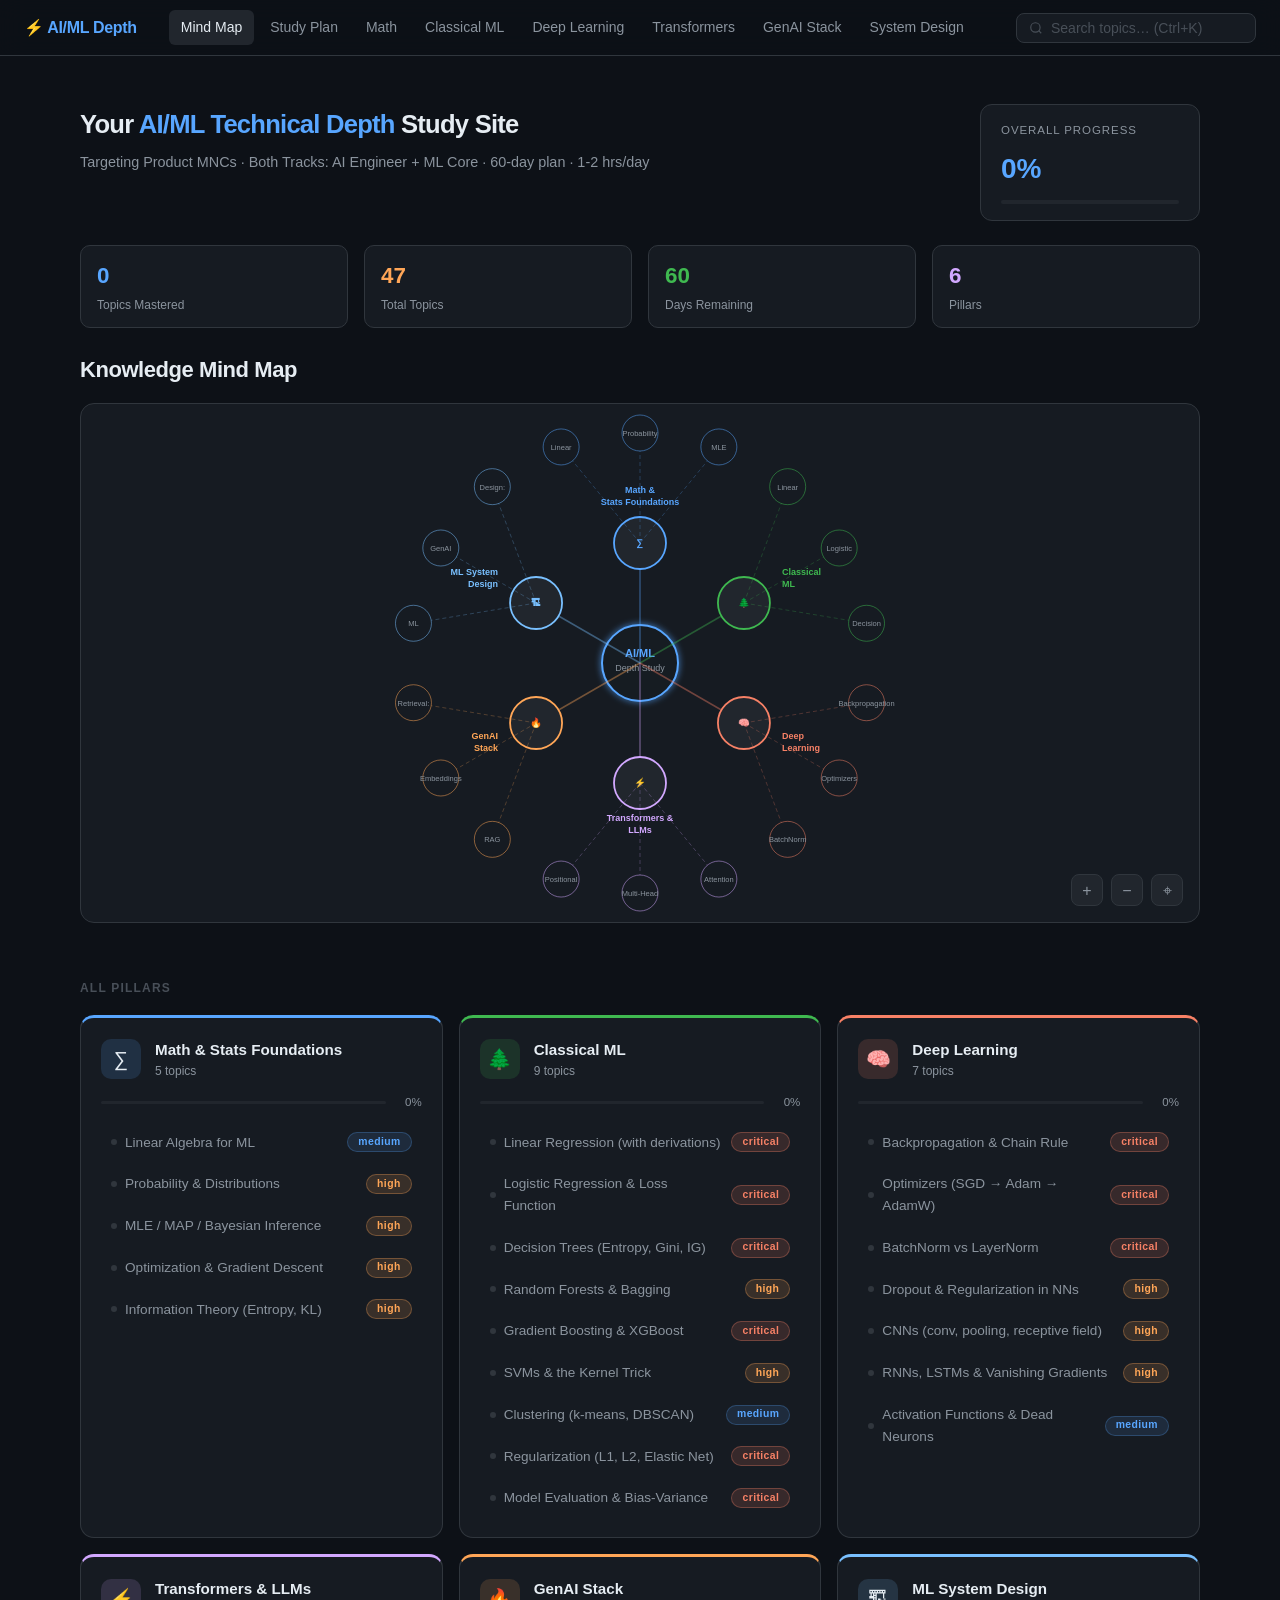
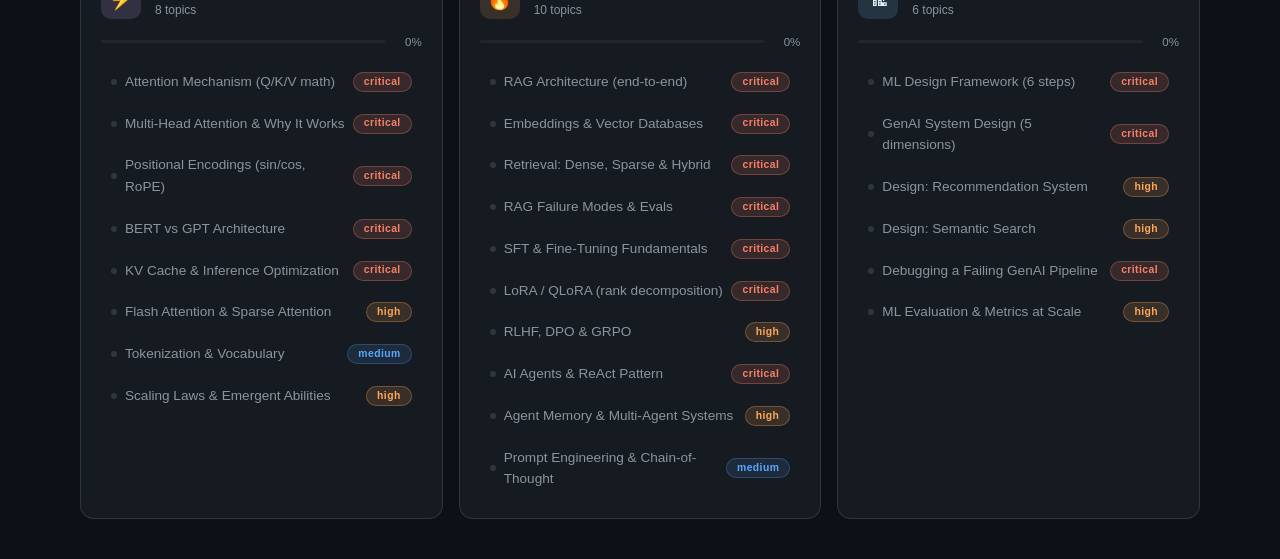
==== index.html @ 2403122e "Initial build: AI/ML Depth Study Site 10 files: index.html (mind map), study-plan.html (60-day plan)" ====
<!DOCTYPE html>
<html lang="en">
<head>
  <meta charset="UTF-8" />
  <meta name="viewport" content="width=device-width, initial-scale=1.0" />
  <title>AI/ML Depth Study</title>
  <link rel="stylesheet" href="css/style.css" />
  <style>
    /* ---- HOME SPECIFIC ---- */
    .home-hero {
      padding: 48px 40px 24px;
      max-width: 1200px;
      margin: 0 auto;
    }
    .hero-top {
      display: flex; align-items: flex-start; justify-content: space-between;
      gap: 24px; flex-wrap: wrap;
    }
    .hero-title { font-size: 1.6rem; font-weight: 700; letter-spacing: -0.03em; }
    .hero-title span { color: var(--accent); }
    .hero-sub { color: var(--text-muted); font-size: 0.9rem; margin-top: 6px; }

    .overall-progress {
      background: var(--surface);
      border: 1px solid var(--border);
      border-radius: 12px;
      padding: 16px 20px;
      min-width: 220px;
    }
    .overall-progress .label { font-size: 0.72rem; color: var(--text-muted); text-transform: uppercase; letter-spacing: 0.08em; margin-bottom: 8px; }
    .overall-progress .pct { font-size: 1.75rem; font-weight: 700; color: var(--accent); }
    .overall-progress .prog-bar {
      height: 4px; background: var(--surface2);
      border-radius: 99px; margin-top: 8px;
      overflow: hidden;
    }
    .overall-progress .prog-bar-fill {
      height: 100%; background: var(--accent);
      border-radius: 99px; transition: width 0.5s ease;
    }

    /* ---- PILLAR GRID ---- */
    .pillar-section {
      max-width: 1200px;
      margin: 0 auto;
      padding: 16px 40px 40px;
    }

    .pillar-grid {
      display: grid;
      grid-template-columns: repeat(auto-fill, minmax(340px, 1fr));
      gap: 16px;
    }

    .pillar-card {
      background: var(--surface);
      border: 1px solid var(--border);
      border-radius: 14px;
      overflow: hidden;
      cursor: default;
      transition: border-color 0.2s, transform 0.15s;
    }
    .pillar-card:hover { transform: translateY(-2px); }
    .pillar-card[data-color="1"] { border-top: 3px solid var(--c1); }
    .pillar-card[data-color="1"]:hover { border-color: var(--c1); }
    .pillar-card[data-color="2"] { border-top: 3px solid var(--c2); }
    .pillar-card[data-color="2"]:hover { border-color: var(--c2); }
    .pillar-card[data-color="3"] { border-top: 3px solid var(--c3); }
    .pillar-card[data-color="3"]:hover { border-color: var(--c3); }
    .pillar-card[data-color="4"] { border-top: 3px solid var(--c4); }
    .pillar-card[data-color="4"]:hover { border-color: var(--c4); }
    .pillar-card[data-color="5"] { border-top: 3px solid var(--c5); }
    .pillar-card[data-color="5"]:hover { border-color: var(--c5); }
    .pillar-card[data-color="6"] { border-top: 3px solid var(--c6); }
    .pillar-card[data-color="6"]:hover { border-color: var(--c6); }

    .pillar-header {
      padding: 20px 20px 12px;
      display: flex; align-items: center; gap: 14px;
    }
    .pillar-icon {
      width: 40px; height: 40px; border-radius: 10px;
      display: flex; align-items: center; justify-content: center;
      font-size: 20px; flex-shrink: 0;
    }
    .pi-1 { background: rgba(88,166,255,0.15); }
    .pi-2 { background: rgba(63,185,80,0.15); }
    .pi-3 { background: rgba(247,129,102,0.15); }
    .pi-4 { background: rgba(210,168,255,0.15); }
    .pi-5 { background: rgba(255,166,87,0.15); }
    .pi-6 { background: rgba(121,192,255,0.15); }

    .pillar-meta { flex: 1; }
    .pillar-name { font-size: 0.95rem; font-weight: 600; }
    .pillar-count { font-size: 0.75rem; color: var(--text-muted); }

    .pillar-prog {
      display: flex; align-items: center; gap: 8px;
    }
    .pillar-prog-bar {
      flex: 1; height: 3px; background: var(--surface2);
      border-radius: 99px; overflow: hidden;
    }
    .pillar-prog-fill { height: 100%; border-radius: 99px; transition: width 0.5s; }
    .pf-1 { background: var(--c1); }
    .pf-2 { background: var(--c2); }
    .pf-3 { background: var(--c3); }
    .pf-4 { background: var(--c4); }
    .pf-5 { background: var(--c5); }
    .pf-6 { background: var(--c6); }
    .pillar-prog-pct { font-size: 0.72rem; color: var(--text-muted); width: 28px; text-align: right; }

    .pillar-topics {
      padding: 0 20px 20px;
      display: flex; flex-direction: column; gap: 4px;
    }
    .topic-link {
      display: flex; align-items: center; justify-content: space-between;
      padding: 8px 10px;
      border-radius: 8px;
      text-decoration: none;
      color: var(--text-muted);
      font-size: 0.85rem;
      transition: all 0.15s;
      gap: 8px;
    }
    .topic-link:hover { background: var(--surface2); color: var(--text); }
    .topic-link .tl-left { display: flex; align-items: center; gap: 8px; }
    .topic-link .tl-dot {
      width: 6px; height: 6px; border-radius: 50%;
      background: var(--border); flex-shrink: 0;
      transition: background 0.2s;
    }
    .topic-link[data-status="mastered"] .tl-dot { background: var(--accent2); }
    .topic-link[data-status="reviewing"] .tl-dot { background: var(--accent5); }
    .topic-link .tl-right { display: flex; align-items: center; gap: 6px; }

    /* ---- MIND MAP SECTION ---- */
    .mindmap-section {
      max-width: 1200px; margin: 0 auto;
      padding: 0 40px 40px;
    }
    .mindmap-section h2 { margin-bottom: 16px; }
    #mindmap-container {
      background: var(--surface);
      border: 1px solid var(--border);
      border-radius: 14px;
      overflow: hidden;
      height: 520px;
      position: relative;
    }
    #mindmap-svg { width: 100%; height: 100%; }
    .mm-controls {
      position: absolute; bottom: 16px; right: 16px;
      display: flex; gap: 8px;
    }
    .mm-btn {
      width: 32px; height: 32px;
      background: var(--surface2); border: 1px solid var(--border);
      border-radius: 8px; color: var(--text-muted);
      display: flex; align-items: center; justify-content: center;
      cursor: pointer; font-size: 16px; transition: all 0.15s;
    }
    .mm-btn:hover { color: var(--text); border-color: var(--accent); }

    /* ---- QUICK STATS ---- */
    .stats-bar {
      max-width: 1200px; margin: 0 auto;
      padding: 0 40px 24px;
      display: flex; gap: 16px; flex-wrap: wrap;
    }
    .stat-chip {
      background: var(--surface);
      border: 1px solid var(--border);
      border-radius: 10px;
      padding: 12px 16px;
      flex: 1; min-width: 140px;
    }
    .stat-chip .sc-val { font-size: 1.4rem; font-weight: 700; }
    .stat-chip .sc-label { font-size: 0.75rem; color: var(--text-muted); margin-top: 2px; }

    @media (max-width: 768px) {
      .home-hero, .pillar-section, .mindmap-section, .stats-bar { padding-left: 16px; padding-right: 16px; }
      .pillar-grid { grid-template-columns: 1fr; }
      #mindmap-container { height: 360px; }
    }
  </style>
</head>
<body>
  <!-- NAV -->
  <nav>
    <a href="index.html" class="nav-brand">⚡ AI/ML Depth</a>
    <div class="nav-links">
      <a href="index.html" class="active">Mind Map</a>
      <a href="pages/study-plan.html">Study Plan</a>
      <a href="pages/p1-math.html">Math</a>
      <a href="pages/p2-classical-ml.html">Classical ML</a>
      <a href="pages/p3-deep-learning.html">Deep Learning</a>
      <a href="pages/p4-transformers.html">Transformers</a>
      <a href="pages/p5-genai.html">GenAI Stack</a>
      <a href="pages/p6-system-design.html">System Design</a>
    </div>
    <div class="nav-search" onclick="openSearch()">
      <svg width="14" height="14" viewBox="0 0 24 24" fill="none" stroke="currentColor" stroke-width="2"><circle cx="11" cy="11" r="8"/><path d="m21 21-4.35-4.35"/></svg>
      <input type="text" placeholder="Search topics… (Ctrl+K)" readonly />
    </div>
  </nav>

  <!-- SEARCH OVERLAY -->
  <div id="search-overlay">
    <div id="search-box">
      <input id="search-input-big" type="text" placeholder="Search any topic, algorithm, concept…" />
      <div id="search-results"></div>
    </div>
  </div>

  <div class="page">
    <!-- HERO -->
    <div class="home-hero">
      <div class="hero-top">
        <div>
          <div class="hero-title">Your <span>AI/ML Technical Depth</span> Study Site</div>
          <div class="hero-sub">Targeting Product MNCs · Both Tracks: AI Engineer + ML Core · 60-day plan · 1-2 hrs/day</div>
        </div>
        <div class="overall-progress">
          <div class="label">Overall Progress</div>
          <div class="pct" id="overall-pct">0%</div>
          <div class="prog-bar"><div class="prog-bar-fill" id="overall-bar" style="width:0%"></div></div>
        </div>
      </div>
    </div>

    <!-- STATS -->
    <div class="stats-bar">
      <div class="stat-chip">
        <div class="sc-val" style="color:var(--accent)" id="stat-mastered">0</div>
        <div class="sc-label">Topics Mastered</div>
      </div>
      <div class="stat-chip">
        <div class="sc-val" style="color:var(--accent5)" id="stat-total">47</div>
        <div class="sc-label">Total Topics</div>
      </div>
      <div class="stat-chip">
        <div class="sc-val" style="color:var(--accent2)" id="stat-days">60</div>
        <div class="sc-label">Days Remaining</div>
      </div>
      <div class="stat-chip">
        <div class="sc-val" style="color:var(--accent4)">6</div>
        <div class="sc-label">Pillars</div>
      </div>
    </div>

    <!-- MIND MAP -->
    <div class="mindmap-section">
      <h2>Knowledge Mind Map</h2>
      <div id="mindmap-container">
        <svg id="mindmap-svg"></svg>
        <div class="mm-controls">
          <div class="mm-btn" onclick="mmZoomIn()" title="Zoom in">+</div>
          <div class="mm-btn" onclick="mmZoomOut()" title="Zoom out">−</div>
          <div class="mm-btn" onclick="mmReset()" title="Reset">⌖</div>
        </div>
      </div>
    </div>

    <!-- PILLAR CARDS -->
    <div class="pillar-section">
      <p class="section-label">All Pillars</p>
      <div class="pillar-grid" id="pillar-grid">
        <!-- injected by JS -->
      </div>
    </div>
  </div>

  <script src="js/app.js"></script>
  <script>
    // ============================================================
    // SITE DATA — single source of truth
    // ============================================================
    const PILLARS = [
      {
        id: 'p1', color: 1, icon: '∑', iconClass: 'pi-1', name: 'Math & Stats Foundations',
        weight: 'medium', url: 'pages/p1-math.html',
        topics: [
          { id: 'p1-linalg',   title: 'Linear Algebra for ML',         badge: 'medium', url: 'pages/p1-math.html#linalg' },
          { id: 'p1-prob',     title: 'Probability & Distributions',    badge: 'high',   url: 'pages/p1-math.html#prob' },
          { id: 'p1-mle',      title: 'MLE / MAP / Bayesian Inference', badge: 'high',   url: 'pages/p1-math.html#mle' },
          { id: 'p1-opt',      title: 'Optimization & Gradient Descent',badge: 'high',   url: 'pages/p1-math.html#opt' },
          { id: 'p1-info',     title: 'Information Theory (Entropy, KL)',badge: 'high',   url: 'pages/p1-math.html#info' },
        ]
      },
      {
        id: 'p2', color: 2, icon: '🌲', iconClass: 'pi-2', name: 'Classical ML',
        weight: 'critical', url: 'pages/p2-classical-ml.html',
        topics: [
          { id: 'p2-linreg',  title: 'Linear Regression (with derivations)',  badge: 'critical', url: 'pages/p2-classical-ml.html#linreg' },
          { id: 'p2-logreg',  title: 'Logistic Regression & Loss Function',   badge: 'critical', url: 'pages/p2-classical-ml.html#logreg' },
          { id: 'p2-trees',   title: 'Decision Trees (Entropy, Gini, IG)',    badge: 'critical', url: 'pages/p2-classical-ml.html#trees' },
          { id: 'p2-rf',      title: 'Random Forests & Bagging',              badge: 'high',     url: 'pages/p2-classical-ml.html#rf' },
          { id: 'p2-boost',   title: 'Gradient Boosting & XGBoost',           badge: 'critical', url: 'pages/p2-classical-ml.html#boost' },
          { id: 'p2-svm',     title: 'SVMs & the Kernel Trick',               badge: 'high',     url: 'pages/p2-classical-ml.html#svm' },
          { id: 'p2-cluster', title: 'Clustering (k-means, DBSCAN)',          badge: 'medium',   url: 'pages/p2-classical-ml.html#cluster' },
          { id: 'p2-reg',     title: 'Regularization (L1, L2, Elastic Net)',  badge: 'critical', url: 'pages/p2-classical-ml.html#reg' },
          { id: 'p2-eval',    title: 'Model Evaluation & Bias-Variance',      badge: 'critical', url: 'pages/p2-classical-ml.html#eval' },
        ]
      },
      {
        id: 'p3', color: 3, icon: '🧠', iconClass: 'pi-3', name: 'Deep Learning',
        weight: 'critical', url: 'pages/p3-deep-learning.html',
        topics: [
          { id: 'p3-backprop', title: 'Backpropagation & Chain Rule',          badge: 'critical', url: 'pages/p3-deep-learning.html#backprop' },
          { id: 'p3-opt',      title: 'Optimizers (SGD → Adam → AdamW)',       badge: 'critical', url: 'pages/p3-deep-learning.html#opt' },
          { id: 'p3-norm',     title: 'BatchNorm vs LayerNorm',                badge: 'critical', url: 'pages/p3-deep-learning.html#norm' },
          { id: 'p3-reg',      title: 'Dropout & Regularization in NNs',       badge: 'high',     url: 'pages/p3-deep-learning.html#reg' },
          { id: 'p3-cnn',      title: 'CNNs (conv, pooling, receptive field)', badge: 'high',     url: 'pages/p3-deep-learning.html#cnn' },
          { id: 'p3-rnn',      title: 'RNNs, LSTMs & Vanishing Gradients',     badge: 'high',     url: 'pages/p3-deep-learning.html#rnn' },
          { id: 'p3-activ',    title: 'Activation Functions & Dead Neurons',   badge: 'medium',   url: 'pages/p3-deep-learning.html#activ' },
        ]
      },
      {
        id: 'p4', color: 4, icon: '⚡', iconClass: 'pi-4', name: 'Transformers & LLMs',
        weight: 'critical', url: 'pages/p4-transformers.html',
        topics: [
          { id: 'p4-attn',    title: 'Attention Mechanism (Q/K/V math)',      badge: 'critical', url: 'pages/p4-transformers.html#attn' },
          { id: 'p4-mha',     title: 'Multi-Head Attention & Why It Works',   badge: 'critical', url: 'pages/p4-transformers.html#mha' },
          { id: 'p4-pos',     title: 'Positional Encodings (sin/cos, RoPE)',  badge: 'critical', url: 'pages/p4-transformers.html#pos' },
          { id: 'p4-arch',    title: 'BERT vs GPT Architecture',              badge: 'critical', url: 'pages/p4-transformers.html#arch' },
          { id: 'p4-kvcache', title: 'KV Cache & Inference Optimization',    badge: 'critical', url: 'pages/p4-transformers.html#kvcache' },
          { id: 'p4-flash',   title: 'Flash Attention & Sparse Attention',    badge: 'high',     url: 'pages/p4-transformers.html#flash' },
          { id: 'p4-token',   title: 'Tokenization & Vocabulary',             badge: 'medium',   url: 'pages/p4-transformers.html#token' },
          { id: 'p4-scale',   title: 'Scaling Laws & Emergent Abilities',     badge: 'high',     url: 'pages/p4-transformers.html#scale' },
        ]
      },
      {
        id: 'p5', color: 5, icon: '🔥', iconClass: 'pi-5', name: 'GenAI Stack',
        weight: 'critical', url: 'pages/p5-genai.html',
        topics: [
          { id: 'p5-rag',    title: 'RAG Architecture (end-to-end)',          badge: 'critical', url: 'pages/p5-genai.html#rag' },
          { id: 'p5-embed',  title: 'Embeddings & Vector Databases',          badge: 'critical', url: 'pages/p5-genai.html#embed' },
          { id: 'p5-ret',    title: 'Retrieval: Dense, Sparse & Hybrid',      badge: 'critical', url: 'pages/p5-genai.html#ret' },
          { id: 'p5-ragfail','title': 'RAG Failure Modes & Evals',            badge: 'critical', url: 'pages/p5-genai.html#ragfail' },
          { id: 'p5-sft',    title: 'SFT & Fine-Tuning Fundamentals',         badge: 'critical', url: 'pages/p5-genai.html#sft' },
          { id: 'p5-lora',   title: 'LoRA / QLoRA (rank decomposition)',      badge: 'critical', url: 'pages/p5-genai.html#lora' },
          { id: 'p5-rlhf',   title: 'RLHF, DPO & GRPO',                      badge: 'high',     url: 'pages/p5-genai.html#rlhf' },
          { id: 'p5-agents', title: 'AI Agents & ReAct Pattern',              badge: 'critical', url: 'pages/p5-genai.html#agents' },
          { id: 'p5-mem',    title: 'Agent Memory & Multi-Agent Systems',     badge: 'high',     url: 'pages/p5-genai.html#mem' },
          { id: 'p5-prompt', title: 'Prompt Engineering & Chain-of-Thought',  badge: 'medium',   url: 'pages/p5-genai.html#prompt' },
        ]
      },
      {
        id: 'p6', color: 6, icon: '🏗', iconClass: 'pi-6', name: 'ML System Design',
        weight: 'high', url: 'pages/p6-system-design.html',
        topics: [
          { id: 'p6-frame',  title: 'ML Design Framework (6 steps)',           badge: 'critical', url: 'pages/p6-system-design.html#frame' },
          { id: 'p6-genai',  title: 'GenAI System Design (5 dimensions)',      badge: 'critical', url: 'pages/p6-system-design.html#genai' },
          { id: 'p6-rec',    title: 'Design: Recommendation System',           badge: 'high',     url: 'pages/p6-system-design.html#rec' },
          { id: 'p6-search', title: 'Design: Semantic Search',                 badge: 'high',     url: 'pages/p6-system-design.html#search' },
          { id: 'p6-debug',  title: 'Debugging a Failing GenAI Pipeline',      badge: 'critical', url: 'pages/p6-system-design.html#debug' },
          { id: 'p6-eval',   title: 'ML Evaluation & Metrics at Scale',        badge: 'high',     url: 'pages/p6-system-design.html#eval' },
        ]
      }
    ];

    // Build global TOPICS for search
    window.TOPICS = PILLARS.flatMap(p =>
      p.topics.map(t => ({
        id: t.id, title: t.title, pillar: p.name,
        url: t.url, tags: [p.name, t.badge]
      }))
    );

    // Build PILLAR_TOPICS map for progress bars
    window.PILLAR_TOPICS = {};
    PILLARS.forEach(p => { PILLAR_TOPICS[p.id] = p.topics.map(t => t.id); });

    // ============================================================
    // RENDER PILLAR CARDS
    // ============================================================
    function renderPillars() {
      const grid = document.getElementById('pillar-grid');
      grid.innerHTML = PILLARS.map(p => `
        <div class="pillar-card" data-color="${p.color}">
          <div class="pillar-header">
            <div class="pillar-icon ${p.iconClass}">${p.icon}</div>
            <div class="pillar-meta">
              <div class="pillar-name">${p.name}</div>
              <div class="pillar-count">${p.topics.length} topics</div>
            </div>
          </div>
          <div style="padding: 0 20px 12px;">
            <div class="pillar-prog">
              <div class="pillar-prog-bar">
                <div class="pillar-prog-fill pf-${p.color}" id="bar-${p.id}" style="width:0%"></div>
              </div>
              <span class="pillar-prog-pct" id="pct-${p.id}">0%</span>
            </div>
          </div>
          <div class="pillar-topics">
            ${p.topics.map(t => `
              <a href="${t.url}" class="topic-link" data-topic-id="${t.id}" data-status="${getTopicStatus(t.id)}">
                <span class="tl-left">
                  <span class="tl-dot"></span>
                  ${t.title}
                </span>
                <span class="badge badge-${t.badge === 'critical' ? 'critical' : t.badge === 'high' ? 'high' : 'medium'}" style="font-size:0.65rem;height:20px;">${t.badge}</span>
              </a>
            `).join('')}
          </div>
        </div>
      `).join('');
    }

    // ============================================================
    // PROGRESS UPDATE
    // ============================================================
    function updateHomeProgress() {
      const p = getProgress();
      const allTopics = PILLARS.flatMap(pl => pl.topics.map(t => t.id));
      const mastered = allTopics.filter(id => p[id] === 'mastered').length;
      const total = allTopics.length;
      const pct = total ? Math.round(mastered / total * 100) : 0;

      document.getElementById('overall-pct').textContent = pct + '%';
      document.getElementById('overall-bar').style.width = pct + '%';
      document.getElementById('stat-mastered').textContent = mastered;

      // per-pillar
      PILLARS.forEach(pl => {
        const done = pl.topics.filter(t => p[t.id] === 'mastered').length;
        const pp = Math.round(done / pl.topics.length * 100);
        const bar = document.getElementById('bar-' + pl.id);
        const pctEl = document.getElementById('pct-' + pl.id);
        if (bar) bar.style.width = pp + '%';
        if (pctEl) pctEl.textContent = pp + '%';
      });

      // update topic dot statuses
      document.querySelectorAll('.topic-link[data-topic-id]').forEach(el => {
        el.dataset.status = p[el.dataset.topicId] || 'not_started';
      });
    }

    // ============================================================
    // MIND MAP (SVG — no D3 dependency)
    // ============================================================
    function renderMindMap() {
      const svg = document.getElementById('mindmap-svg');
      const W = svg.clientWidth || 900;
      const H = svg.clientHeight || 520;
      const cx = W / 2, cy = H / 2;
      const R1 = 120, R2 = 230;

      const pillarAngles = PILLARS.map((_, i) => (i / PILLARS.length) * 2 * Math.PI - Math.PI / 2);
      const colors = ['#58a6ff','#3fb950','#f78166','#d2a8ff','#ffa657','#79c0ff'];

      let html = `
        <defs>
          <filter id="glow"><feGaussianBlur stdDeviation="3" result="blur"/>
            <feMerge><feMergeNode in="blur"/><feMergeNode in="SourceGraphic"/></feMerge></filter>
        </defs>
        <g id="mm-root" transform="translate(0,0) scale(1)">
      `;

      // Center node
      html += `
        <circle cx="${cx}" cy="${cy}" r="38" fill="#161b22" stroke="#58a6ff" stroke-width="2" filter="url(#glow)"/>
        <text x="${cx}" y="${cy-6}" text-anchor="middle" fill="#58a6ff" font-size="11" font-weight="700">AI/ML</text>
        <text x="${cx}" y="${cy+8}" text-anchor="middle" fill="#8b949e" font-size="9">Depth Study</text>
      `;

      PILLARS.forEach((p, i) => {
        const angle = pillarAngles[i];
        const px = cx + R1 * Math.cos(angle);
        const py = cy + R1 * Math.sin(angle);
        const color = colors[i];

        // line center → pillar
        html += `<line x1="${cx}" y1="${cy}" x2="${px}" y2="${py}" stroke="${color}" stroke-width="1.5" stroke-opacity="0.4"/>`;

        // pillar node (clickable)
        const shortName = p.name.split(' ').slice(0,2).join('\n');
        html += `
          <a href="${p.url}">
            <circle cx="${px}" cy="${py}" r="26" fill="#21262d" stroke="${color}" stroke-width="1.8" class="mm-node"/>
            <text x="${px}" y="${py+3}" text-anchor="middle" fill="${color}" font-size="9.5" font-weight="600">${p.icon}</text>
          </a>
        `;

        // label outside the node
        const labelX = cx + (R1 + 44) * Math.cos(angle);
        const labelY = cy + (R1 + 44) * Math.sin(angle);
        const anchor = labelX < cx - 10 ? 'end' : labelX > cx + 10 ? 'start' : 'middle';
        const words = p.name.split(' ');
        const line1 = words.slice(0, Math.ceil(words.length/2)).join(' ');
        const line2 = words.slice(Math.ceil(words.length/2)).join(' ');
        html += `
          <text x="${labelX}" y="${labelY - 6}" text-anchor="${anchor}" fill="${color}" font-size="9" font-weight="600">${line1}</text>
          <text x="${labelX}" y="${labelY + 6}" text-anchor="${anchor}" fill="${color}" font-size="9" font-weight="600">${line2}</text>
        `;

        // 2-3 sub-topic nodes
        const subTopics = p.topics.slice(0, 3);
        subTopics.forEach((t, j) => {
          const spread = 0.35;
          const subAngle = angle + (j - (subTopics.length - 1) / 2) * spread;
          const sx = cx + R2 * Math.cos(subAngle);
          const sy = cy + R2 * Math.sin(subAngle);
          html += `<line x1="${px}" y1="${py}" x2="${sx}" y2="${sy}" stroke="${color}" stroke-width="1" stroke-opacity="0.25" stroke-dasharray="4,3"/>`;
          const title = t.title.length > 20 ? t.title.slice(0,18) + '…' : t.title;
          html += `
            <a href="${t.url}">
              <circle cx="${sx}" cy="${sy}" r="18" fill="#161b22" stroke="${color}" stroke-width="1" stroke-opacity="0.5" class="mm-sub"/>
              <text x="${sx}" y="${sy+3}" text-anchor="middle" fill="#8b949e" font-size="7.5">${title.split(' ')[0]}</text>
            </a>
          `;
        });
      });

      html += '</g>';
      svg.innerHTML = html;

      // simple pan/zoom state
      let scale = 1, tx = 0, ty = 0;
      let dragging = false, lastX = 0, lastY = 0;

      const root = document.getElementById('mm-root');

      svg.addEventListener('mousedown', e => {
        dragging = true; lastX = e.clientX; lastY = e.clientY;
      });
      window.addEventListener('mousemove', e => {
        if (!dragging) return;
        tx += e.clientX - lastX; ty += e.clientY - lastY;
        lastX = e.clientX; lastY = e.clientY;
        root.setAttribute('transform', `translate(${tx},${ty}) scale(${scale})`);
      });
      window.addEventListener('mouseup', () => { dragging = false; });

      window.mmZoomIn  = () => { scale = Math.min(2, scale * 1.2); root.setAttribute('transform', `translate(${tx},${ty}) scale(${scale})`); };
      window.mmZoomOut = () => { scale = Math.max(0.4, scale / 1.2); root.setAttribute('transform', `translate(${tx},${ty}) scale(${scale})`); };
      window.mmReset   = () => { scale = 1; tx = 0; ty = 0; root.setAttribute('transform', `translate(0,0) scale(1)`); };
    }

    // ============================================================
    // BOOT
    // ============================================================
    document.addEventListener('DOMContentLoaded', () => {
      renderPillars();
      renderMindMap();
      updateHomeProgress();
      if (window.TOPICS) buildSearchIndex(window.TOPICS);
    });

    // override updateAllProgressUI to also refresh home
    const _orig = window.updateAllProgressUI || (() => {});
    window.updateAllProgressUI = () => { _orig(); updateHomeProgress(); };
  </script>
</body>
</html>
---- css/style.css ----
/* ============================================================
   AI/ML Depth Study Site — Global Styles
   ============================================================ */

:root {
  --bg:        #0d1117;
  --surface:   #161b22;
  --surface2:  #21262d;
  --border:    #30363d;
  --accent:    #58a6ff;
  --accent2:   #3fb950;
  --accent3:   #f78166;
  --accent4:   #d2a8ff;
  --accent5:   #ffa657;
  --text:      #e6edf3;
  --text-muted:#8b949e;
  --text-dim:  #484f58;
  --pill-h:    28px;

  /* pillar colours */
  --c1: #58a6ff;   /* Math & Stats */
  --c2: #3fb950;   /* Classical ML */
  --c3: #f78166;   /* Deep Learning */
  --c4: #d2a8ff;   /* Transformers & LLMs */
  --c5: #ffa657;   /* GenAI Stack */
  --c6: #79c0ff;   /* System Design */
}

*, *::before, *::after { box-sizing: border-box; margin: 0; padding: 0; }

html { scroll-behavior: smooth; font-size: 16px; }

body {
  background: var(--bg);
  color: var(--text);
  font-family: 'Inter', -apple-system, BlinkMacSystemFont, 'Segoe UI', sans-serif;
  line-height: 1.6;
  min-height: 100vh;
}

/* ---- NAV ---- */
nav {
  position: fixed; top: 0; left: 0; right: 0; z-index: 100;
  height: 56px;
  background: rgba(13,17,23,0.92);
  backdrop-filter: blur(12px);
  border-bottom: 1px solid var(--border);
  display: flex; align-items: center;
  padding: 0 24px;
  gap: 32px;
}

.nav-brand {
  font-size: 1rem; font-weight: 700;
  color: var(--accent);
  text-decoration: none;
  letter-spacing: -0.02em;
  white-space: nowrap;
}

.nav-links {
  display: flex; gap: 4px; align-items: center; flex: 1;
}

.nav-links a {
  color: var(--text-muted);
  text-decoration: none;
  font-size: 0.875rem;
  padding: 6px 12px;
  border-radius: 6px;
  transition: all 0.15s;
}
.nav-links a:hover, .nav-links a.active {
  color: var(--text);
  background: var(--surface2);
}

.nav-search {
  display: flex; align-items: center;
  background: var(--surface);
  border: 1px solid var(--border);
  border-radius: 8px;
  padding: 6px 12px;
  gap: 8px;
  width: 240px;
}
.nav-search input {
  background: transparent; border: none; outline: none;
  color: var(--text); font-size: 0.875rem; width: 100%;
}
.nav-search input::placeholder { color: var(--text-dim); }
.nav-search svg { color: var(--text-dim); flex-shrink: 0; }

/* ---- PAGE WRAPPER ---- */
.page { padding-top: 56px; min-height: 100vh; }

/* ---- TYPOGRAPHY ---- */
h1 { font-size: 2rem; font-weight: 700; letter-spacing: -0.03em; line-height: 1.2; }
h2 { font-size: 1.375rem; font-weight: 600; letter-spacing: -0.02em; }
h3 { font-size: 1.1rem; font-weight: 600; }
h4 { font-size: 0.9rem; font-weight: 600; text-transform: uppercase; letter-spacing: 0.06em; color: var(--text-muted); }

p { color: var(--text-muted); }
p strong { color: var(--text); }

a { color: var(--accent); }

/* ---- CARDS ---- */
.card {
  background: var(--surface);
  border: 1px solid var(--border);
  border-radius: 12px;
  padding: 20px;
  transition: border-color 0.2s, transform 0.15s;
}
.card:hover { border-color: var(--accent); transform: translateY(-1px); }

/* ---- BADGES / PILLS ---- */
.badge {
  display: inline-flex; align-items: center;
  height: var(--pill-h);
  padding: 0 10px;
  border-radius: 99px;
  font-size: 0.72rem; font-weight: 600;
  letter-spacing: 0.04em;
}
.badge-critical  { background: rgba(247,129,102,0.15); color: var(--accent3); border: 1px solid rgba(247,129,102,0.3); }
.badge-high      { background: rgba(255,166,87,0.15);  color: var(--accent5); border: 1px solid rgba(255,166,87,0.3); }
.badge-medium    { background: rgba(88,166,255,0.12);  color: var(--accent);  border: 1px solid rgba(88,166,255,0.25); }

/* ---- PROGRESS RING ---- */
.prog-ring { display: inline-block; position: relative; }
.prog-ring svg { transform: rotate(-90deg); }
.prog-ring .ring-bg   { fill: none; stroke: var(--surface2); }
.prog-ring .ring-fill { fill: none; stroke-linecap: round; transition: stroke-dashoffset 0.6s ease; }
.prog-ring .ring-text {
  position: absolute; inset: 0;
  display: flex; flex-direction: column; align-items: center; justify-content: center;
  font-size: 0.75rem; font-weight: 700;
}

/* ---- SECTION LABEL ---- */
.section-label {
  font-size: 0.75rem; font-weight: 700;
  letter-spacing: 0.1em; text-transform: uppercase;
  color: var(--text-dim);
  margin-bottom: 16px;
}

/* ---- DIVIDER ---- */
hr { border: none; border-top: 1px solid var(--border); margin: 24px 0; }

/* ---- SCROLLBAR ---- */
::-webkit-scrollbar { width: 6px; height: 6px; }
::-webkit-scrollbar-track { background: transparent; }
::-webkit-scrollbar-thumb { background: var(--border); border-radius: 99px; }
::-webkit-scrollbar-thumb:hover { background: var(--text-dim); }

/* ---- SEARCH OVERLAY ---- */
#search-overlay {
  display: none;
  position: fixed; inset: 0; z-index: 999;
  background: rgba(0,0,0,0.7);
  backdrop-filter: blur(4px);
  align-items: flex-start; justify-content: center;
  padding-top: 80px;
}
#search-overlay.open { display: flex; }
#search-box {
  background: var(--surface);
  border: 1px solid var(--border);
  border-radius: 12px;
  width: 600px; max-width: 92vw;
  overflow: hidden;
}
#search-input-big {
  width: 100%; background: transparent; border: none; outline: none;
  padding: 16px 20px;
  font-size: 1rem; color: var(--text);
  border-bottom: 1px solid var(--border);
}
#search-results { max-height: 400px; overflow-y: auto; padding: 8px; }
.search-result-item {
  display: flex; align-items: center; gap: 12px;
  padding: 10px 12px; border-radius: 8px; cursor: pointer;
  text-decoration: none; color: var(--text);
  transition: background 0.1s;
}
.search-result-item:hover { background: var(--surface2); }
.search-result-item .sr-pillar { font-size: 0.72rem; color: var(--text-muted); }
.search-result-item .sr-title { font-size: 0.9rem; font-weight: 500; }

/* ---- TOPIC PAGE ---- */
.topic-layout {
  display: grid;
  grid-template-columns: 240px 1fr;
  gap: 0;
  max-width: 1200px;
  margin: 0 auto;
  min-height: calc(100vh - 56px);
}

.topic-sidebar {
  position: sticky; top: 56px;
  height: calc(100vh - 56px);
  overflow-y: auto;
  padding: 24px 0;
  border-right: 1px solid var(--border);
}
.topic-sidebar a {
  display: block;
  padding: 8px 20px;
  font-size: 0.85rem;
  color: var(--text-muted);
  text-decoration: none;
  border-left: 2px solid transparent;
  transition: all 0.15s;
}
.topic-sidebar a:hover { color: var(--text); background: var(--surface2); }
.topic-sidebar a.active { color: var(--accent); border-left-color: var(--accent); background: rgba(88,166,255,0.06); }
.topic-sidebar .sidebar-section { padding: 16px 20px 4px; font-size: 0.7rem; font-weight: 700; letter-spacing: 0.1em; text-transform: uppercase; color: var(--text-dim); }

.topic-content {
  padding: 40px 48px;
  max-width: 860px;
}

/* depth sections */
.depth-section { margin-bottom: 48px; }
.depth-section h2 {
  display: flex; align-items: center; gap: 10px;
  margin-bottom: 16px;
  padding-bottom: 12px;
  border-bottom: 1px solid var(--border);
}
.depth-icon {
  width: 28px; height: 28px; border-radius: 8px;
  display: flex; align-items: center; justify-content: center;
  font-size: 14px; flex-shrink: 0;
}

/* interrogation Q&A */
.qa-block { margin-bottom: 20px; }
.qa-question {
  background: var(--surface);
  border: 1px solid var(--border);
  border-radius: 10px 10px 0 0;
  padding: 14px 16px;
  font-size: 0.9rem; font-weight: 600; color: var(--text);
  display: flex; align-items: center; gap: 10px;
  cursor: pointer;
  user-select: none;
}
.qa-question:hover { background: var(--surface2); }
.qa-question .q-depth {
  font-size: 0.68rem; padding: 2px 7px; border-radius: 99px;
  font-weight: 700; letter-spacing: 0.04em; flex-shrink: 0;
}
.depth-surface  { background: rgba(63,185,80,0.15);  color: var(--accent2); }
.depth-mid      { background: rgba(255,166,87,0.15);  color: var(--accent5); }
.depth-probe    { background: rgba(247,129,102,0.15); color: var(--accent3); }
.depth-killer   { background: rgba(210,168,255,0.15); color: var(--accent4); }

.qa-answer {
  background: var(--surface2);
  border: 1px solid var(--border); border-top: none;
  border-radius: 0 0 10px 10px;
  padding: 16px;
  font-size: 0.875rem; color: var(--text-muted);
  display: none;
}
.qa-answer.open { display: block; }
.qa-answer p { color: var(--text-muted); margin-bottom: 8px; }
.qa-answer p:last-child { margin-bottom: 0; }
.qa-answer strong { color: var(--accent); }
.qa-answer code {
  background: var(--bg);
  padding: 2px 6px; border-radius: 4px;
  font-family: 'JetBrains Mono', 'Fira Code', monospace;
  font-size: 0.82em; color: var(--accent4);
}
.qa-answer .math {
  font-family: 'JetBrains Mono', 'Fira Code', monospace;
  background: var(--bg);
  padding: 12px 16px; border-radius: 8px;
  font-size: 0.85rem; color: var(--accent4);
  margin: 10px 0; overflow-x: auto;
  border-left: 3px solid var(--accent4);
}

/* key concept highlight */
.concept-box {
  background: rgba(88,166,255,0.06);
  border: 1px solid rgba(88,166,255,0.2);
  border-radius: 10px;
  padding: 16px;
  margin: 16px 0;
}
.concept-box.warning {
  background: rgba(247,129,102,0.06);
  border-color: rgba(247,129,102,0.2);
}
.concept-box.success {
  background: rgba(63,185,80,0.06);
  border-color: rgba(63,185,80,0.2);
}

/* progress mark button */
.mark-btn {
  display: inline-flex; align-items: center; gap: 8px;
  padding: 8px 16px;
  border-radius: 8px;
  border: 1px solid var(--border);
  background: var(--surface);
  color: var(--text-muted);
  font-size: 0.85rem; font-weight: 500;
  cursor: pointer; transition: all 0.2s;
}
.mark-btn:hover { border-color: var(--accent2); color: var(--accent2); }
.mark-btn.mastered { background: rgba(63,185,80,0.12); border-color: var(--accent2); color: var(--accent2); }

/* ---- UTILITY ---- */
.flex { display: flex; }
.flex-col { flex-direction: column; }
.items-center { align-items: center; }
.gap-2 { gap: 8px; }
.gap-3 { gap: 12px; }
.gap-4 { gap: 16px; }
.mt-2 { margin-top: 8px; }
.mt-4 { margin-top: 16px; }
.mt-6 { margin-top: 24px; }
.mb-2 { margin-bottom: 8px; }
.mb-4 { margin-bottom: 16px; }
.text-muted { color: var(--text-muted); }
.text-sm { font-size: 0.875rem; }
.text-xs { font-size: 0.75rem; }
.font-mono { font-family: 'JetBrains Mono', 'Fira Code', monospace; }
.w-full { width: 100%; }

/* ---- RESPONSIVE ---- */
@media (max-width: 900px) {
  .topic-layout { grid-template-columns: 1fr; }
  .topic-sidebar { display: none; }
  .topic-content { padding: 24px 20px; }
  .nav-search { display: none; }
}
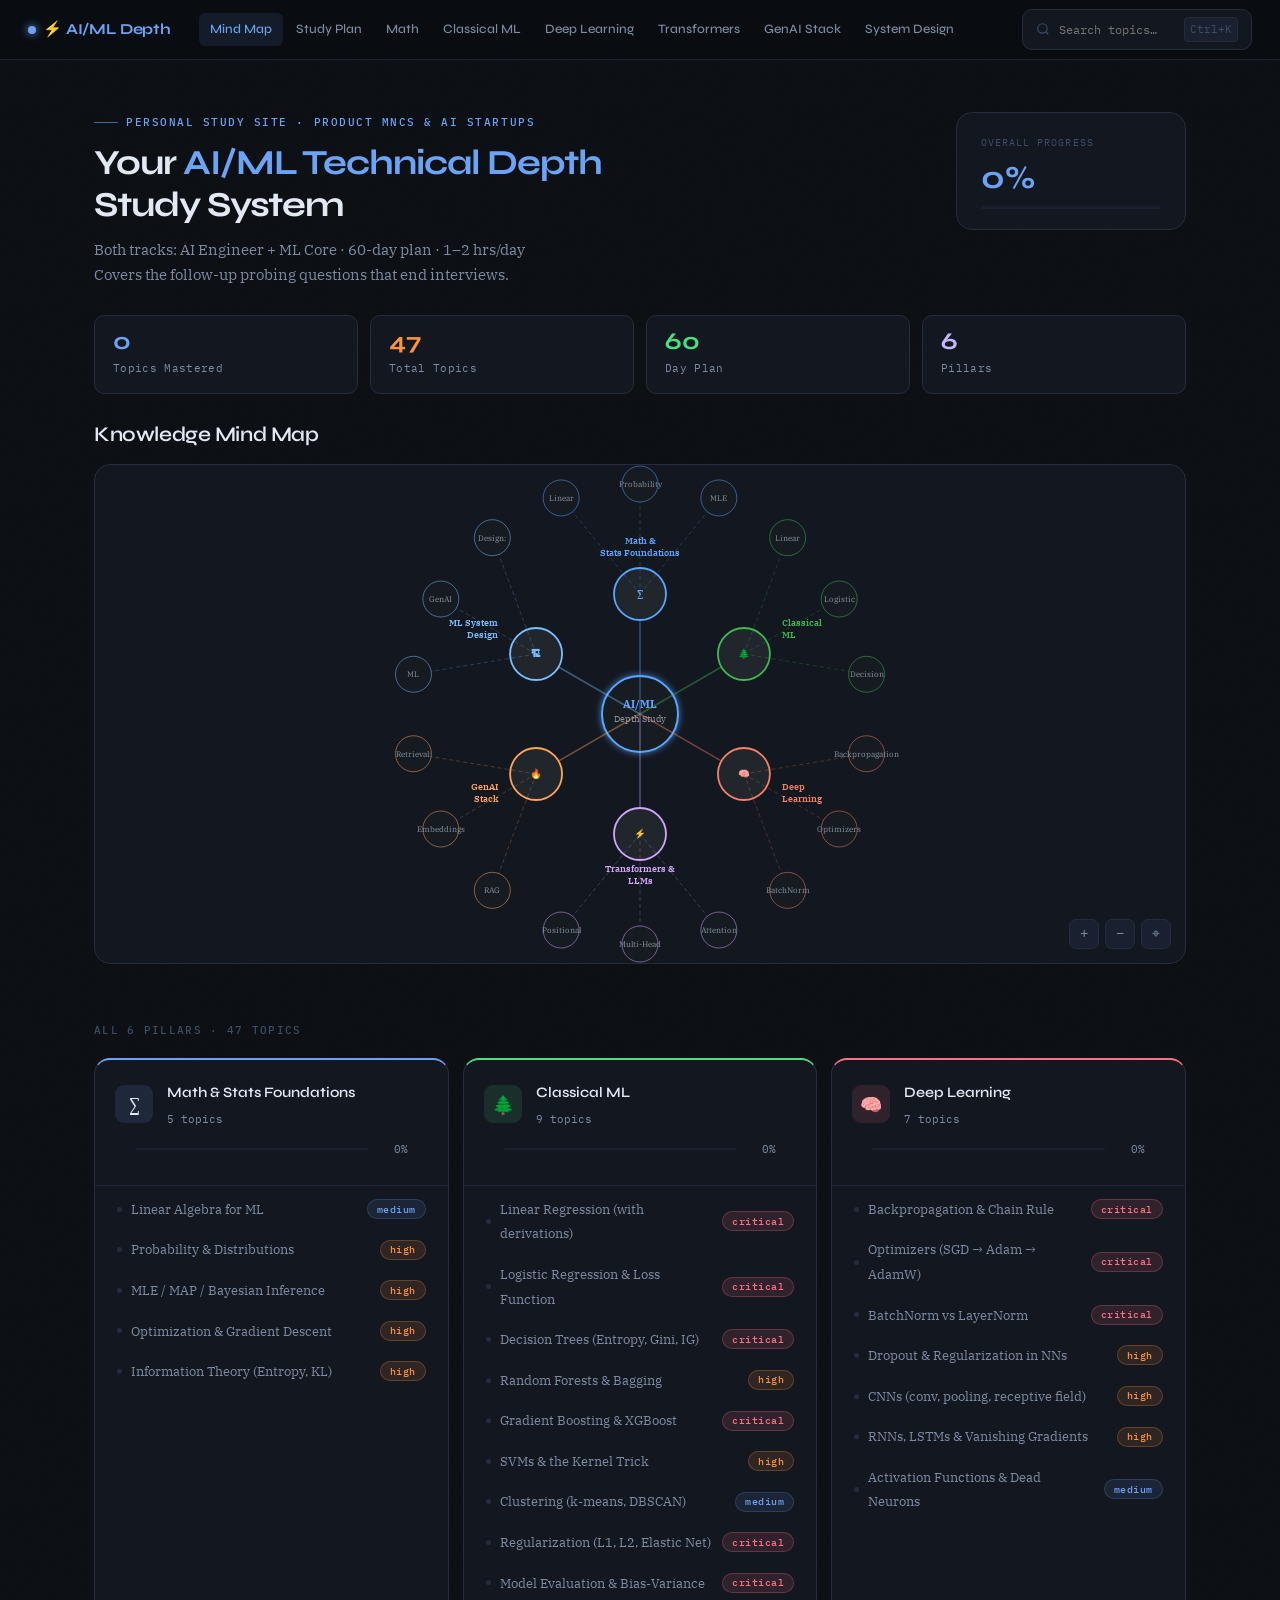
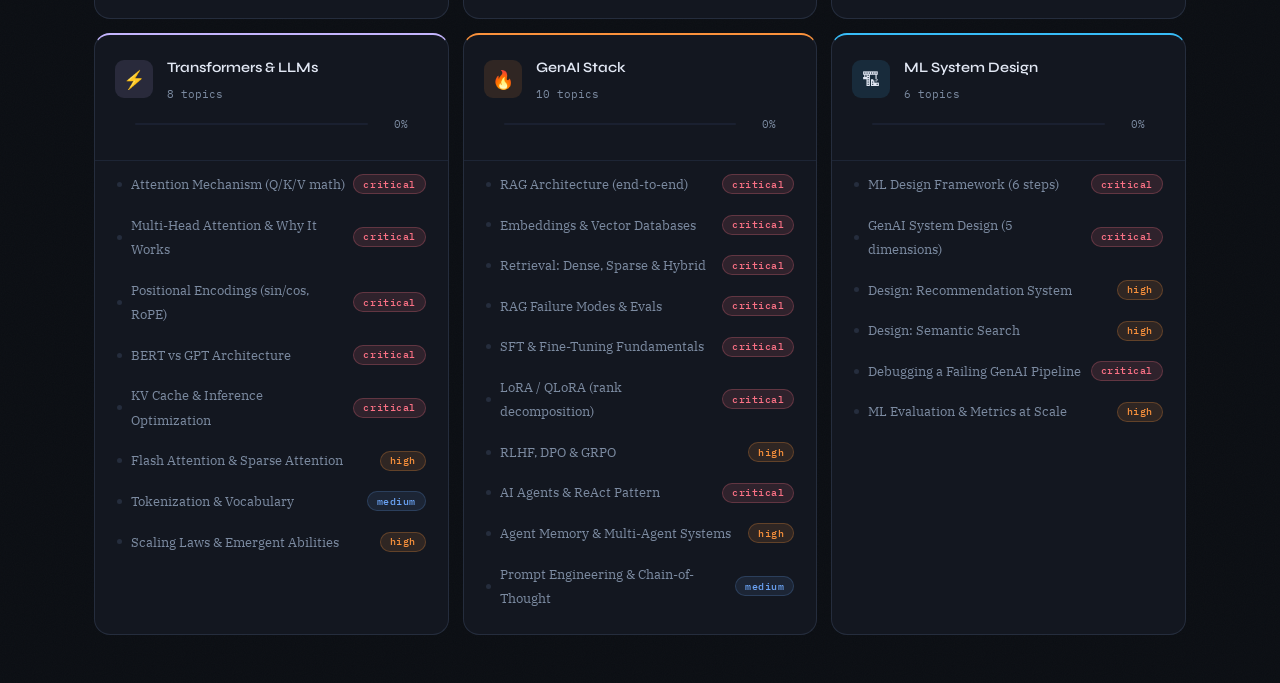
==== commit c7ad2e6f: "Redesign: editorial typography and read quality overhaul - New font stack: Syne (headings) + IBM Ple" ====
--- a/index.html
+++ b/index.html
@@ -4,101 +4,174 @@
   <meta charset="UTF-8" />
   <meta name="viewport" content="width=device-width, initial-scale=1.0" />
   <title>AI/ML Depth Study</title>
+  <link rel="preconnect" href="https://fonts.googleapis.com">
+  <link rel="preconnect" href="https://fonts.gstatic.com" crossorigin>
   <link rel="stylesheet" href="css/style.css" />
   <style>
     /* ---- HOME SPECIFIC ---- */
     .home-hero {
-      padding: 48px 40px 24px;
-      max-width: 1200px;
+      padding: 52px 44px 28px;
+      max-width: 1180px;
       margin: 0 auto;
     }
     .hero-top {
       display: flex; align-items: flex-start; justify-content: space-between;
-      gap: 24px; flex-wrap: wrap;
-    }
-    .hero-title { font-size: 1.6rem; font-weight: 700; letter-spacing: -0.03em; }
-    .hero-title span { color: var(--accent); }
-    .hero-sub { color: var(--text-muted); font-size: 0.9rem; margin-top: 6px; }
+      gap: 28px; flex-wrap: wrap;
+    }
+    .hero-eyebrow {
+      font-family: 'IBM Plex Mono', monospace;
+      font-size: 0.68rem; font-weight: 500;
+      letter-spacing: 0.14em; text-transform: uppercase;
+      color: var(--accent);
+      margin-bottom: 10px;
+      display: flex; align-items: center; gap: 8px;
+    }
+    .hero-eyebrow::before {
+      content: '';
+      display: inline-block;
+      width: 24px; height: 1px;
+      background: var(--accent);
+      opacity: 0.6;
+    }
+    .hero-title {
+      font-family: 'Syne', sans-serif;
+      font-size: 2.2rem; font-weight: 700;
+      letter-spacing: -0.03em;
+      line-height: 1.2;
+      color: var(--text);
+    }
+    .hero-title em { color: var(--accent); font-style: normal; }
+    .hero-sub {
+      color: var(--text-muted);
+      font-family: 'IBM Plex Serif', serif;
+      font-size: 0.93rem;
+      margin-top: 10px;
+      line-height: 1.7;
+    }
 
     .overall-progress {
       background: var(--surface);
       border: 1px solid var(--border);
-      border-radius: 12px;
-      padding: 16px 20px;
-      min-width: 220px;
-    }
-    .overall-progress .label { font-size: 0.72rem; color: var(--text-muted); text-transform: uppercase; letter-spacing: 0.08em; margin-bottom: 8px; }
-    .overall-progress .pct { font-size: 1.75rem; font-weight: 700; color: var(--accent); }
+      border-radius: var(--radius-lg);
+      padding: 20px 24px;
+      min-width: 230px;
+    }
+    .overall-progress .label {
+      font-family: 'IBM Plex Mono', monospace;
+      font-size: 0.65rem; color: var(--text-dim);
+      text-transform: uppercase; letter-spacing: 0.1em;
+      margin-bottom: 10px;
+    }
+    .overall-progress .pct {
+      font-family: 'Syne', sans-serif;
+      font-size: 2rem; font-weight: 700;
+      color: var(--accent);
+      line-height: 1;
+    }
     .overall-progress .prog-bar {
-      height: 4px; background: var(--surface2);
-      border-radius: 99px; margin-top: 8px;
+      height: 3px; background: var(--surface2);
+      border-radius: 99px; margin-top: 12px;
       overflow: hidden;
     }
     .overall-progress .prog-bar-fill {
       height: 100%; background: var(--accent);
-      border-radius: 99px; transition: width 0.5s ease;
+      border-radius: 99px; transition: width 0.6s ease;
+    }
+
+    /* ---- STATS BAR ---- */
+    .stats-bar {
+      max-width: 1180px; margin: 0 auto;
+      padding: 0 44px 28px;
+      display: flex; gap: 12px; flex-wrap: wrap;
+    }
+    .stat-chip {
+      background: var(--surface);
+      border: 1px solid var(--border);
+      border-radius: var(--radius);
+      padding: 14px 18px;
+      flex: 1; min-width: 130px;
+    }
+    .stat-chip .sc-val {
+      font-family: 'Syne', sans-serif;
+      font-size: 1.5rem; font-weight: 700;
+      line-height: 1;
+    }
+    .stat-chip .sc-label {
+      font-family: 'IBM Plex Mono', monospace;
+      font-size: 0.67rem; color: var(--text-muted);
+      margin-top: 5px; letter-spacing: 0.03em;
     }
 
     /* ---- PILLAR GRID ---- */
     .pillar-section {
-      max-width: 1200px;
+      max-width: 1180px;
       margin: 0 auto;
-      padding: 16px 40px 40px;
+      padding: 16px 44px 48px;
     }
 
     .pillar-grid {
       display: grid;
-      grid-template-columns: repeat(auto-fill, minmax(340px, 1fr));
-      gap: 16px;
+      grid-template-columns: repeat(auto-fill, minmax(350px, 1fr));
+      gap: 14px;
     }
 
     .pillar-card {
       background: var(--surface);
       border: 1px solid var(--border);
-      border-radius: 14px;
+      border-radius: var(--radius-lg);
       overflow: hidden;
-      cursor: default;
-      transition: border-color 0.2s, transform 0.15s;
-    }
-    .pillar-card:hover { transform: translateY(-2px); }
-    .pillar-card[data-color="1"] { border-top: 3px solid var(--c1); }
-    .pillar-card[data-color="1"]:hover { border-color: var(--c1); }
-    .pillar-card[data-color="2"] { border-top: 3px solid var(--c2); }
-    .pillar-card[data-color="2"]:hover { border-color: var(--c2); }
-    .pillar-card[data-color="3"] { border-top: 3px solid var(--c3); }
-    .pillar-card[data-color="3"]:hover { border-color: var(--c3); }
-    .pillar-card[data-color="4"] { border-top: 3px solid var(--c4); }
-    .pillar-card[data-color="4"]:hover { border-color: var(--c4); }
-    .pillar-card[data-color="5"] { border-top: 3px solid var(--c5); }
-    .pillar-card[data-color="5"]:hover { border-color: var(--c5); }
-    .pillar-card[data-color="6"] { border-top: 3px solid var(--c6); }
-    .pillar-card[data-color="6"]:hover { border-color: var(--c6); }
+      transition: border-color 0.2s, transform 0.15s, box-shadow 0.2s;
+    }
+    .pillar-card:hover {
+      transform: translateY(-2px);
+      box-shadow: 0 12px 40px rgba(0,0,0,0.4);
+    }
+    .pillar-card[data-color="1"] { border-top: 2px solid var(--c1); }
+    .pillar-card[data-color="1"]:hover { border-color: var(--c1); border-top-color: var(--c1); }
+    .pillar-card[data-color="2"] { border-top: 2px solid var(--c2); }
+    .pillar-card[data-color="2"]:hover { border-color: var(--c2); border-top-color: var(--c2); }
+    .pillar-card[data-color="3"] { border-top: 2px solid var(--c3); }
+    .pillar-card[data-color="3"]:hover { border-color: var(--c3); border-top-color: var(--c3); }
+    .pillar-card[data-color="4"] { border-top: 2px solid var(--c4); }
+    .pillar-card[data-color="4"]:hover { border-color: var(--c4); border-top-color: var(--c4); }
+    .pillar-card[data-color="5"] { border-top: 2px solid var(--c5); }
+    .pillar-card[data-color="5"]:hover { border-color: var(--c5); border-top-color: var(--c5); }
+    .pillar-card[data-color="6"] { border-top: 2px solid var(--c6); }
+    .pillar-card[data-color="6"]:hover { border-color: var(--c6); border-top-color: var(--c6); }
 
     .pillar-header {
-      padding: 20px 20px 12px;
+      padding: 20px 20px 10px;
       display: flex; align-items: center; gap: 14px;
     }
     .pillar-icon {
-      width: 40px; height: 40px; border-radius: 10px;
+      width: 38px; height: 38px; border-radius: 9px;
       display: flex; align-items: center; justify-content: center;
-      font-size: 20px; flex-shrink: 0;
-    }
-    .pi-1 { background: rgba(88,166,255,0.15); }
-    .pi-2 { background: rgba(63,185,80,0.15); }
-    .pi-3 { background: rgba(247,129,102,0.15); }
-    .pi-4 { background: rgba(210,168,255,0.15); }
-    .pi-5 { background: rgba(255,166,87,0.15); }
-    .pi-6 { background: rgba(121,192,255,0.15); }
+      font-size: 18px; flex-shrink: 0;
+    }
+    .pi-1 { background: rgba(107,163,245,0.12); }
+    .pi-2 { background: rgba(74,222,128,0.12); }
+    .pi-3 { background: rgba(251,113,133,0.12); }
+    .pi-4 { background: rgba(196,181,253,0.12); }
+    .pi-5 { background: rgba(251,146,60,0.12); }
+    .pi-6 { background: rgba(56,189,248,0.12); }
 
     .pillar-meta { flex: 1; }
-    .pillar-name { font-size: 0.95rem; font-weight: 600; }
-    .pillar-count { font-size: 0.75rem; color: var(--text-muted); }
+    .pillar-name {
+      font-family: 'Syne', sans-serif;
+      font-size: 0.9rem; font-weight: 600;
+    }
+    .pillar-count {
+      font-family: 'IBM Plex Mono', monospace;
+      font-size: 0.68rem; color: var(--text-muted);
+      margin-top: 2px;
+    }
 
     .pillar-prog {
-      display: flex; align-items: center; gap: 8px;
+      display: flex; align-items: center; gap: 10px;
+      padding: 0 20px 12px;
     }
     .pillar-prog-bar {
-      flex: 1; height: 3px; background: var(--surface2);
+      flex: 1; height: 2px; background: var(--surface2);
       border-radius: 99px; overflow: hidden;
     }
     .pillar-prog-fill { height: 100%; border-radius: 99px; transition: width 0.5s; }
@@ -108,81 +181,75 @@
     .pf-4 { background: var(--c4); }
     .pf-5 { background: var(--c5); }
     .pf-6 { background: var(--c6); }
-    .pillar-prog-pct { font-size: 0.72rem; color: var(--text-muted); width: 28px; text-align: right; }
+    .pillar-prog-pct {
+      font-family: 'IBM Plex Mono', monospace;
+      font-size: 0.68rem; color: var(--text-muted);
+      width: 30px; text-align: right;
+    }
 
     .pillar-topics {
-      padding: 0 20px 20px;
-      display: flex; flex-direction: column; gap: 4px;
+      padding: 4px 12px 16px;
+      display: flex; flex-direction: column; gap: 2px;
+      border-top: 1px solid var(--border-soft);
+      margin-top: 2px;
     }
     .topic-link {
       display: flex; align-items: center; justify-content: space-between;
-      padding: 8px 10px;
-      border-radius: 8px;
+      padding: 7px 10px;
+      border-radius: 7px;
       text-decoration: none;
       color: var(--text-muted);
-      font-size: 0.85rem;
+      font-family: 'IBM Plex Serif', serif;
+      font-size: 0.83rem;
       transition: all 0.15s;
       gap: 8px;
     }
-    .topic-link:hover { background: var(--surface2); color: var(--text); }
-    .topic-link .tl-left { display: flex; align-items: center; gap: 8px; }
+    .topic-link:hover { background: var(--surface2); color: var(--text); text-decoration: none; }
+    .topic-link .tl-left { display: flex; align-items: center; gap: 9px; }
     .topic-link .tl-dot {
-      width: 6px; height: 6px; border-radius: 50%;
+      width: 5px; height: 5px; border-radius: 50%;
       background: var(--border); flex-shrink: 0;
       transition: background 0.2s;
     }
-    .topic-link[data-status="mastered"] .tl-dot { background: var(--accent2); }
+    .topic-link[data-status="mastered"] .tl-dot { background: var(--accent2); box-shadow: 0 0 5px var(--accent2); }
     .topic-link[data-status="reviewing"] .tl-dot { background: var(--accent5); }
-    .topic-link .tl-right { display: flex; align-items: center; gap: 6px; }
+    .topic-link .tl-right { display: flex; align-items: center; }
 
     /* ---- MIND MAP SECTION ---- */
     .mindmap-section {
-      max-width: 1200px; margin: 0 auto;
-      padding: 0 40px 40px;
+      max-width: 1180px; margin: 0 auto;
+      padding: 0 44px 40px;
     }
     .mindmap-section h2 { margin-bottom: 16px; }
     #mindmap-container {
       background: var(--surface);
       border: 1px solid var(--border);
-      border-radius: 14px;
+      border-radius: var(--radius-lg);
       overflow: hidden;
-      height: 520px;
+      height: 500px;
       position: relative;
     }
     #mindmap-svg { width: 100%; height: 100%; }
     .mm-controls {
-      position: absolute; bottom: 16px; right: 16px;
-      display: flex; gap: 8px;
+      position: absolute; bottom: 14px; right: 14px;
+      display: flex; gap: 6px;
     }
     .mm-btn {
-      width: 32px; height: 32px;
+      width: 30px; height: 30px;
       background: var(--surface2); border: 1px solid var(--border);
-      border-radius: 8px; color: var(--text-muted);
+      border-radius: 7px; color: var(--text-muted);
       display: flex; align-items: center; justify-content: center;
-      cursor: pointer; font-size: 16px; transition: all 0.15s;
+      cursor: pointer;
+      font-family: 'IBM Plex Mono', monospace;
+      font-size: 14px; transition: all 0.15s;
     }
     .mm-btn:hover { color: var(--text); border-color: var(--accent); }
 
-    /* ---- QUICK STATS ---- */
-    .stats-bar {
-      max-width: 1200px; margin: 0 auto;
-      padding: 0 40px 24px;
-      display: flex; gap: 16px; flex-wrap: wrap;
-    }
-    .stat-chip {
-      background: var(--surface);
-      border: 1px solid var(--border);
-      border-radius: 10px;
-      padding: 12px 16px;
-      flex: 1; min-width: 140px;
-    }
-    .stat-chip .sc-val { font-size: 1.4rem; font-weight: 700; }
-    .stat-chip .sc-label { font-size: 0.75rem; color: var(--text-muted); margin-top: 2px; }
-
     @media (max-width: 768px) {
-      .home-hero, .pillar-section, .mindmap-section, .stats-bar { padding-left: 16px; padding-right: 16px; }
+      .home-hero, .pillar-section, .mindmap-section, .stats-bar { padding-left: 20px; padding-right: 20px; }
       .pillar-grid { grid-template-columns: 1fr; }
-      #mindmap-container { height: 360px; }
+      #mindmap-container { height: 340px; }
+      .hero-title { font-size: 1.7rem; }
     }
   </style>
 </head>
@@ -202,7 +269,8 @@
     </div>
     <div class="nav-search" onclick="openSearch()">
       <svg width="14" height="14" viewBox="0 0 24 24" fill="none" stroke="currentColor" stroke-width="2"><circle cx="11" cy="11" r="8"/><path d="m21 21-4.35-4.35"/></svg>
-      <input type="text" placeholder="Search topics… (Ctrl+K)" readonly />
+      <input type="text" placeholder="Search topics…" readonly />
+      <kbd>Ctrl+K</kbd>
     </div>
   </nav>
 
@@ -219,8 +287,9 @@
     <div class="home-hero">
       <div class="hero-top">
         <div>
-          <div class="hero-title">Your <span>AI/ML Technical Depth</span> Study Site</div>
-          <div class="hero-sub">Targeting Product MNCs · Both Tracks: AI Engineer + ML Core · 60-day plan · 1-2 hrs/day</div>
+          <div class="hero-eyebrow">Personal Study Site · Product MNCs &amp; AI Startups</div>
+          <div class="hero-title">Your <em>AI/ML Technical Depth</em><br>Study System</div>
+          <div class="hero-sub">Both tracks: AI Engineer + ML Core · 60-day plan · 1–2 hrs/day<br>Covers the follow-up probing questions that end interviews.</div>
         </div>
         <div class="overall-progress">
           <div class="label">Overall Progress</div>
@@ -242,7 +311,7 @@
       </div>
       <div class="stat-chip">
         <div class="sc-val" style="color:var(--accent2)" id="stat-days">60</div>
-        <div class="sc-label">Days Remaining</div>
+        <div class="sc-label">Day Plan</div>
       </div>
       <div class="stat-chip">
         <div class="sc-val" style="color:var(--accent4)">6</div>
@@ -265,7 +334,7 @@
 
     <!-- PILLAR CARDS -->
     <div class="pillar-section">
-      <p class="section-label">All Pillars</p>
+      <p class="section-label">All 6 Pillars · 47 Topics</p>
       <div class="pillar-grid" id="pillar-grid">
         <!-- injected by JS -->
       </div>
--- a/css/style.css
+++ b/css/style.css
@@ -1,134 +1,532 @@
 /* ============================================================
-   AI/ML Depth Study Site — Global Styles
-   ============================================================ */
+   AI/ML Depth Study Site — Redesigned for Read Quality
+   Aesthetic: Technical Editorial — scholarly warmth + engineering precision
+   Fonts: Syne (headings) + IBM Plex Serif (body) + IBM Plex Mono (code)
+   ============================================================ */
+
+@import url('https://fonts.googleapis.com/css2?family=Syne:wght@400;500;600;700;800&family=IBM+Plex+Serif:ital,wght@0,400;0,500;0,600;1,400;1,500&family=IBM+Plex+Mono:wght@400;500;600&display=swap');
 
 :root {
-  --bg:        #0d1117;
-  --surface:   #161b22;
-  --surface2:  #21262d;
-  --border:    #30363d;
-  --accent:    #58a6ff;
-  --accent2:   #3fb950;
-  --accent3:   #f78166;
-  --accent4:   #d2a8ff;
-  --accent5:   #ffa657;
-  --text:      #e6edf3;
-  --text-muted:#8b949e;
-  --text-dim:  #484f58;
-  --pill-h:    28px;
-
-  /* pillar colours */
-  --c1: #58a6ff;   /* Math & Stats */
-  --c2: #3fb950;   /* Classical ML */
-  --c3: #f78166;   /* Deep Learning */
-  --c4: #d2a8ff;   /* Transformers & LLMs */
-  --c5: #ffa657;   /* GenAI Stack */
-  --c6: #79c0ff;   /* System Design */
-}
-
+  /* Core palette */
+  --bg:          #0a0d12;
+  --bg-warm:     #0d1018;
+  --surface:     #131720;
+  --surface2:    #1a2030;
+  --surface3:    #1f2638;
+  --border:      #252d3d;
+  --border-soft: #1d2535;
+
+  /* Accent system */
+  --accent:    #6ba3f5;
+  --accent2:   #4ade80;
+  --accent3:   #fb7185;
+  --accent4:   #c4b5fd;
+  --accent5:   #fb923c;
+  --accent6:   #38bdf8;
+
+  /* Text system — 3-tier hierarchy */
+  --text:        #e2e8f4;
+  --text-body:   #b8c2d8;   /* body copy — slightly softer than headings */
+  --text-muted:  #7c8ba1;
+  --text-dim:    #3d4d63;
+
+  /* Pillar colors */
+  --c1: #6ba3f5;   /* Math & Stats */
+  --c2: #4ade80;   /* Classical ML */
+  --c3: #fb7185;   /* Deep Learning */
+  --c4: #c4b5fd;   /* Transformers & LLMs */
+  --c5: #fb923c;   /* GenAI Stack */
+  --c6: #38bdf8;   /* System Design */
+
+  /* Sizing */
+  --nav-h:      60px;
+  --sidebar-w:  260px;
+  --content-max: 740px;
+  --radius-sm:  6px;
+  --radius:     10px;
+  --radius-lg:  16px;
+
+  /* Reading typography */
+  --line-h-body: 1.85;
+  --line-h-head: 1.25;
+}
+
+/* ---- RESET ---- */
 *, *::before, *::after { box-sizing: border-box; margin: 0; padding: 0; }
 
-html { scroll-behavior: smooth; font-size: 16px; }
+html {
+  scroll-behavior: smooth;
+  font-size: 16px;
+  -webkit-text-size-adjust: 100%;
+}
 
 body {
   background: var(--bg);
   color: var(--text);
-  font-family: 'Inter', -apple-system, BlinkMacSystemFont, 'Segoe UI', sans-serif;
-  line-height: 1.6;
+  font-family: 'IBM Plex Serif', Georgia, serif;
+  line-height: var(--line-h-body);
   min-height: 100vh;
-}
-
-/* ---- NAV ---- */
+  /* subtle noise texture for depth */
+  background-image: url("data:image/svg+xml,%3Csvg xmlns='http://www.w3.org/2000/svg' width='200' height='200'%3E%3Cfilter id='n'%3E%3CfeTurbulence type='fractalNoise' baseFrequency='0.9' numOctaves='4' stitchTiles='stitch'/%3E%3C/filter%3E%3Crect width='200' height='200' filter='url(%23n)' opacity='0.025'/%3E%3C/svg%3E");
+}
+
+/* ============================================================
+   NAVIGATION
+   ============================================================ */
 nav {
-  position: fixed; top: 0; left: 0; right: 0; z-index: 100;
-  height: 56px;
-  background: rgba(13,17,23,0.92);
-  backdrop-filter: blur(12px);
-  border-bottom: 1px solid var(--border);
+  position: fixed; top: 0; left: 0; right: 0; z-index: 200;
+  height: var(--nav-h);
+  background: rgba(10, 13, 18, 0.94);
+  backdrop-filter: blur(16px) saturate(1.4);
+  border-bottom: 1px solid var(--border-soft);
   display: flex; align-items: center;
-  padding: 0 24px;
-  gap: 32px;
+  padding: 0 28px;
+  gap: 28px;
 }
 
 .nav-brand {
-  font-size: 1rem; font-weight: 700;
+  font-family: 'Syne', sans-serif;
+  font-size: 0.95rem; font-weight: 700;
   color: var(--accent);
   text-decoration: none;
-  letter-spacing: -0.02em;
+  letter-spacing: -0.01em;
   white-space: nowrap;
+  display: flex; align-items: center; gap: 7px;
+}
+.nav-brand::before {
+  content: '';
+  display: inline-block;
+  width: 8px; height: 8px;
+  border-radius: 50%;
+  background: var(--accent);
+  box-shadow: 0 0 8px var(--accent);
 }
 
 .nav-links {
-  display: flex; gap: 4px; align-items: center; flex: 1;
+  display: flex; gap: 2px; align-items: center; flex: 1;
+  overflow: hidden;
 }
 
 .nav-links a {
+  font-family: 'Syne', sans-serif;
   color: var(--text-muted);
   text-decoration: none;
-  font-size: 0.875rem;
-  padding: 6px 12px;
-  border-radius: 6px;
+  font-size: 0.8rem;
+  font-weight: 500;
+  padding: 5px 11px;
+  border-radius: var(--radius-sm);
   transition: all 0.15s;
-}
-.nav-links a:hover, .nav-links a.active {
-  color: var(--text);
-  background: var(--surface2);
-}
+  white-space: nowrap;
+}
+.nav-links a:hover { color: var(--text); background: var(--surface2); }
+.nav-links a.active { color: var(--accent); background: rgba(107,163,245,0.1); }
 
 .nav-search {
   display: flex; align-items: center;
   background: var(--surface);
   border: 1px solid var(--border);
-  border-radius: 8px;
-  padding: 6px 12px;
-  gap: 8px;
-  width: 240px;
-}
+  border-radius: var(--radius);
+  padding: 7px 13px;
+  gap: 9px;
+  width: 230px;
+  cursor: pointer;
+  transition: border-color 0.15s;
+}
+.nav-search:hover { border-color: var(--accent); }
 .nav-search input {
   background: transparent; border: none; outline: none;
-  color: var(--text); font-size: 0.875rem; width: 100%;
-}
-.nav-search input::placeholder { color: var(--text-dim); }
+  color: var(--text-muted);
+  font-family: 'IBM Plex Mono', monospace;
+  font-size: 0.78rem; width: 100%;
+  cursor: pointer;
+}
 .nav-search svg { color: var(--text-dim); flex-shrink: 0; }
-
-/* ---- PAGE WRAPPER ---- */
-.page { padding-top: 56px; min-height: 100vh; }
-
-/* ---- TYPOGRAPHY ---- */
-h1 { font-size: 2rem; font-weight: 700; letter-spacing: -0.03em; line-height: 1.2; }
-h2 { font-size: 1.375rem; font-weight: 600; letter-spacing: -0.02em; }
-h3 { font-size: 1.1rem; font-weight: 600; }
-h4 { font-size: 0.9rem; font-weight: 600; text-transform: uppercase; letter-spacing: 0.06em; color: var(--text-muted); }
-
-p { color: var(--text-muted); }
-p strong { color: var(--text); }
-
-a { color: var(--accent); }
-
-/* ---- CARDS ---- */
+.nav-search kbd {
+  font-family: 'IBM Plex Mono', monospace;
+  font-size: 0.68rem;
+  background: var(--surface2);
+  border: 1px solid var(--border);
+  border-radius: 4px;
+  padding: 1px 5px;
+  color: var(--text-dim);
+  margin-left: auto;
+}
+
+/* ============================================================
+   PAGE WRAPPER
+   ============================================================ */
+.page { padding-top: var(--nav-h); min-height: 100vh; }
+
+/* ============================================================
+   TYPOGRAPHY — the centerpiece of the redesign
+   ============================================================ */
+h1, h2, h3, h4, h5 {
+  font-family: 'Syne', sans-serif;
+  line-height: var(--line-h-head);
+  color: var(--text);
+}
+h1 { font-size: 2.1rem; font-weight: 700; letter-spacing: -0.03em; }
+h2 { font-size: 1.3rem; font-weight: 600; letter-spacing: -0.02em; }
+h3 { font-size: 1.05rem; font-weight: 600; letter-spacing: -0.01em; }
+h4 {
+  font-size: 0.72rem; font-weight: 700;
+  text-transform: uppercase; letter-spacing: 0.1em;
+  color: var(--text-dim);
+  font-family: 'IBM Plex Mono', monospace;
+}
+
+p {
+  color: var(--text-body);
+  font-size: 0.965rem;
+  line-height: var(--line-h-body);
+}
+p + p { margin-top: 0.85em; }
+p strong { color: var(--text); font-weight: 600; }
+p em { color: var(--text); font-style: italic; }
+
+a { color: var(--accent); text-decoration: none; }
+a:hover { text-decoration: underline; }
+
+/* ============================================================
+   CARDS
+   ============================================================ */
 .card {
   background: var(--surface);
   border: 1px solid var(--border);
-  border-radius: 12px;
-  padding: 20px;
-  transition: border-color 0.2s, transform 0.15s;
-}
-.card:hover { border-color: var(--accent); transform: translateY(-1px); }
-
-/* ---- BADGES / PILLS ---- */
+  border-radius: var(--radius-lg);
+  padding: 22px;
+  transition: border-color 0.2s, transform 0.15s, box-shadow 0.2s;
+}
+.card:hover {
+  border-color: rgba(107,163,245,0.35);
+  transform: translateY(-2px);
+  box-shadow: 0 8px 32px rgba(0,0,0,0.4);
+}
+
+/* ============================================================
+   BADGES / PILLS
+   ============================================================ */
 .badge {
   display: inline-flex; align-items: center;
-  height: var(--pill-h);
-  padding: 0 10px;
+  height: 24px;
+  padding: 0 9px;
   border-radius: 99px;
-  font-size: 0.72rem; font-weight: 600;
+  font-family: 'IBM Plex Mono', monospace;
+  font-size: 0.67rem; font-weight: 500;
+  letter-spacing: 0.05em;
+}
+.badge-critical { background: rgba(251,113,133,0.12); color: var(--accent3); border: 1px solid rgba(251,113,133,0.25); }
+.badge-high     { background: rgba(251,146,60,0.12);  color: var(--accent5); border: 1px solid rgba(251,146,60,0.25); }
+.badge-medium   { background: rgba(107,163,245,0.1);  color: var(--accent);  border: 1px solid rgba(107,163,245,0.2); }
+
+/* ============================================================
+   SECTION LABEL
+   ============================================================ */
+.section-label {
+  font-family: 'IBM Plex Mono', monospace;
+  font-size: 0.68rem; font-weight: 500;
+  letter-spacing: 0.12em; text-transform: uppercase;
+  color: var(--text-dim);
+  margin-bottom: 18px;
+}
+
+/* ============================================================
+   DIVIDER
+   ============================================================ */
+hr { border: none; border-top: 1px solid var(--border-soft); margin: 28px 0; }
+
+/* ============================================================
+   SCROLLBAR
+   ============================================================ */
+::-webkit-scrollbar { width: 5px; height: 5px; }
+::-webkit-scrollbar-track { background: transparent; }
+::-webkit-scrollbar-thumb { background: var(--border); border-radius: 99px; }
+::-webkit-scrollbar-thumb:hover { background: var(--text-dim); }
+
+/* ============================================================
+   SEARCH OVERLAY
+   ============================================================ */
+#search-overlay {
+  display: none;
+  position: fixed; inset: 0; z-index: 999;
+  background: rgba(5, 7, 12, 0.85);
+  backdrop-filter: blur(8px);
+  align-items: flex-start; justify-content: center;
+  padding-top: 90px;
+}
+#search-overlay.open { display: flex; }
+#search-box {
+  background: var(--surface);
+  border: 1px solid var(--border);
+  border-radius: var(--radius-lg);
+  width: 620px; max-width: 94vw;
+  overflow: hidden;
+  box-shadow: 0 32px 80px rgba(0,0,0,0.6);
+}
+#search-input-big {
+  width: 100%; background: transparent; border: none; outline: none;
+  padding: 18px 22px;
+  font-family: 'IBM Plex Serif', serif;
+  font-size: 1rem; color: var(--text);
+  border-bottom: 1px solid var(--border-soft);
+}
+#search-input-big::placeholder { color: var(--text-dim); font-style: italic; }
+#search-results { max-height: 420px; overflow-y: auto; padding: 8px; }
+.search-result-item {
+  display: flex; align-items: center; gap: 14px;
+  padding: 11px 14px; border-radius: var(--radius); cursor: pointer;
+  text-decoration: none; color: var(--text);
+  transition: background 0.1s;
+}
+.search-result-item:hover { background: var(--surface2); }
+.search-result-item .sr-pillar {
+  font-family: 'IBM Plex Mono', monospace;
+  font-size: 0.67rem; color: var(--text-muted);
+  white-space: nowrap;
+}
+.search-result-item .sr-title { font-size: 0.88rem; font-weight: 500; }
+
+/* ============================================================
+   TOPIC PAGE LAYOUT — the core reading experience
+   ============================================================ */
+.topic-layout {
+  display: grid;
+  grid-template-columns: var(--sidebar-w) 1fr;
+  gap: 0;
+  max-width: 1160px;
+  margin: 0 auto;
+  min-height: calc(100vh - var(--nav-h));
+}
+
+/* SIDEBAR */
+.topic-sidebar {
+  position: sticky; top: var(--nav-h);
+  height: calc(100vh - var(--nav-h));
+  overflow-y: auto;
+  padding: 28px 0;
+  border-right: 1px solid var(--border-soft);
+  scrollbar-width: thin;
+}
+.topic-sidebar a {
+  display: block;
+  padding: 9px 22px;
+  font-family: 'IBM Plex Mono', monospace;
+  font-size: 0.78rem;
+  color: var(--text-muted);
+  text-decoration: none;
+  border-left: 2px solid transparent;
+  transition: all 0.15s;
+  line-height: 1.4;
+}
+.topic-sidebar a:hover { color: var(--text); background: rgba(107,163,245,0.04); }
+.topic-sidebar a.active {
+  color: var(--accent);
+  border-left-color: var(--accent);
+  background: rgba(107,163,245,0.07);
+}
+.sidebar-section {
+  padding: 18px 22px 6px;
+  font-family: 'IBM Plex Mono', monospace;
+  font-size: 0.65rem; font-weight: 600;
+  letter-spacing: 0.12em; text-transform: uppercase;
+  color: var(--text-dim);
+}
+
+/* CONTENT COLUMN — the main reading area */
+.topic-content {
+  padding: 52px 64px 80px 56px;
+  max-width: calc(var(--content-max) + 120px);
+}
+
+/* depth sections — generous vertical breathing room */
+.depth-section { margin-bottom: 64px; }
+.depth-section > h2 {
+  display: flex; align-items: center; gap: 12px;
+  margin-bottom: 20px;
+  padding-bottom: 14px;
+  border-bottom: 1px solid var(--border-soft);
+  font-size: 1.35rem;
+}
+.depth-icon {
+  width: 32px; height: 32px; border-radius: 8px;
+  display: flex; align-items: center; justify-content: center;
+  font-size: 15px; flex-shrink: 0;
+}
+
+/* Sub-headings within sections */
+.depth-section h3 {
+  margin: 28px 0 12px;
+  font-size: 0.98rem;
+  color: var(--text-muted);
+  font-weight: 600;
+}
+
+/* Body paragraphs in content */
+.topic-content p {
+  font-size: 0.965rem;
+  color: var(--text-body);
+  line-height: 1.85;
+  max-width: var(--content-max);
+}
+.topic-content p strong { color: var(--text); }
+
+/* Inline code in prose */
+.topic-content code,
+.qa-answer code {
+  font-family: 'IBM Plex Mono', monospace;
+  font-size: 0.84em;
+  background: rgba(107,163,245,0.08);
+  border: 1px solid rgba(107,163,245,0.15);
+  color: var(--accent4);
+  padding: 1px 6px;
+  border-radius: 4px;
+}
+
+/* ============================================================
+   INTERROGATION Q&A — the most-read component
+   ============================================================ */
+.qa-block { margin-bottom: 16px; max-width: var(--content-max); }
+
+.qa-question {
+  background: var(--surface);
+  border: 1px solid var(--border);
+  border-radius: var(--radius) var(--radius) 0 0;
+  padding: 14px 18px;
+  font-family: 'IBM Plex Serif', serif;
+  font-size: 0.93rem;
+  font-weight: 500;
+  font-style: italic;
+  color: var(--text);
+  display: flex; align-items: center; gap: 12px;
+  cursor: pointer;
+  user-select: none;
+  transition: background 0.15s;
+}
+.qa-question:hover { background: var(--surface2); }
+.qa-question .q-depth {
+  font-family: 'IBM Plex Mono', monospace;
+  font-style: normal;
+  font-size: 0.63rem; padding: 2px 8px; border-radius: 99px;
+  font-weight: 600; letter-spacing: 0.06em; flex-shrink: 0;
+}
+.depth-surface { background: rgba(74,222,128,0.12);  color: var(--accent2); border: 1px solid rgba(74,222,128,0.2); }
+.depth-mid     { background: rgba(251,146,60,0.12);  color: var(--accent5); border: 1px solid rgba(251,146,60,0.2); }
+.depth-probe   { background: rgba(251,113,133,0.12); color: var(--accent3); border: 1px solid rgba(251,113,133,0.2); }
+.depth-killer  { background: rgba(196,181,253,0.12); color: var(--accent4); border: 1px solid rgba(196,181,253,0.2); }
+
+.qa-answer {
+  background: var(--bg-warm);
+  border: 1px solid var(--border-soft); border-top: none;
+  border-radius: 0 0 var(--radius) var(--radius);
+  padding: 20px 22px;
+  font-family: 'IBM Plex Serif', serif;
+  font-size: 0.94rem;
+  color: var(--text-body);
+  line-height: 1.85;
+  display: none;
+}
+.qa-answer.open { display: block; }
+.qa-answer p { color: var(--text-body); margin-bottom: 10px; }
+.qa-answer p:last-child { margin-bottom: 0; }
+.qa-answer strong { color: var(--accent); font-weight: 600; }
+
+/* Math display blocks */
+.qa-answer .math,
+.math {
+  font-family: 'IBM Plex Mono', monospace;
+  font-size: 0.85rem;
+  background: var(--surface);
+  border: 1px solid var(--border);
+  border-left: 3px solid var(--accent4);
+  color: var(--accent4);
+  padding: 14px 18px;
+  border-radius: 0 var(--radius) var(--radius) 0;
+  margin: 14px 0;
+  overflow-x: auto;
+  line-height: 1.7;
+  white-space: pre;
+}
+
+/* ============================================================
+   CONCEPT BOX — callout blocks
+   ============================================================ */
+.concept-box {
+  background: rgba(107,163,245,0.05);
+  border: 1px solid rgba(107,163,245,0.18);
+  border-left: 3px solid var(--accent);
+  border-radius: 0 var(--radius) var(--radius) 0;
+  padding: 18px 20px;
+  margin: 20px 0;
+  max-width: var(--content-max);
+}
+.concept-box h3 {
+  margin: 0 0 8px;
+  font-size: 0.82rem;
+  color: var(--accent);
+  font-family: 'IBM Plex Mono', monospace;
+  font-weight: 600;
   letter-spacing: 0.04em;
-}
-.badge-critical  { background: rgba(247,129,102,0.15); color: var(--accent3); border: 1px solid rgba(247,129,102,0.3); }
-.badge-high      { background: rgba(255,166,87,0.15);  color: var(--accent5); border: 1px solid rgba(255,166,87,0.3); }
-.badge-medium    { background: rgba(88,166,255,0.12);  color: var(--accent);  border: 1px solid rgba(88,166,255,0.25); }
-
-/* ---- PROGRESS RING ---- */
+  text-transform: uppercase;
+}
+.concept-box p { color: var(--text-body); font-size: 0.94rem; }
+
+.concept-box.warning {
+  background: rgba(251,113,133,0.05);
+  border-left-color: var(--accent3);
+  border-color: rgba(251,113,133,0.18);
+}
+.concept-box.warning h3 { color: var(--accent3); }
+
+.concept-box.success {
+  background: rgba(74,222,128,0.05);
+  border-left-color: var(--accent2);
+  border-color: rgba(74,222,128,0.18);
+}
+.concept-box.success h3 { color: var(--accent2); }
+
+/* ============================================================
+   MARK BUTTON
+   ============================================================ */
+.mark-btn {
+  display: inline-flex; align-items: center; gap: 8px;
+  padding: 9px 18px;
+  border-radius: var(--radius);
+  border: 1px solid var(--border);
+  background: var(--surface);
+  color: var(--text-muted);
+  font-family: 'IBM Plex Mono', monospace;
+  font-size: 0.78rem; font-weight: 500;
+  letter-spacing: 0.02em;
+  cursor: pointer; transition: all 0.2s;
+  margin-top: 20px;
+}
+.mark-btn:hover { border-color: var(--accent2); color: var(--accent2); }
+.mark-btn.mastered {
+  background: rgba(74,222,128,0.1);
+  border-color: var(--accent2);
+  color: var(--accent2);
+}
+
+/* ============================================================
+   PROSE LIST STYLING (for content pages)
+   ============================================================ */
+.topic-content ul,
+.topic-content ol {
+  padding-left: 1.4em;
+  margin: 0.6em 0 0.8em;
+  max-width: var(--content-max);
+}
+.topic-content li {
+  color: var(--text-body);
+  font-size: 0.965rem;
+  line-height: 1.8;
+  margin-bottom: 4px;
+}
+.topic-content li strong { color: var(--text); }
+
+/* ============================================================
+   PROGRESS RING
+   ============================================================ */
 .prog-ring { display: inline-block; position: relative; }
 .prog-ring svg { transform: rotate(-90deg); }
 .prog-ring .ring-bg   { fill: none; stroke: var(--surface2); }
@@ -136,190 +534,13 @@
 .prog-ring .ring-text {
   position: absolute; inset: 0;
   display: flex; flex-direction: column; align-items: center; justify-content: center;
-  font-size: 0.75rem; font-weight: 700;
-}
-
-/* ---- SECTION LABEL ---- */
-.section-label {
-  font-size: 0.75rem; font-weight: 700;
-  letter-spacing: 0.1em; text-transform: uppercase;
-  color: var(--text-dim);
-  margin-bottom: 16px;
-}
-
-/* ---- DIVIDER ---- */
-hr { border: none; border-top: 1px solid var(--border); margin: 24px 0; }
-
-/* ---- SCROLLBAR ---- */
-::-webkit-scrollbar { width: 6px; height: 6px; }
-::-webkit-scrollbar-track { background: transparent; }
-::-webkit-scrollbar-thumb { background: var(--border); border-radius: 99px; }
-::-webkit-scrollbar-thumb:hover { background: var(--text-dim); }
-
-/* ---- SEARCH OVERLAY ---- */
-#search-overlay {
-  display: none;
-  position: fixed; inset: 0; z-index: 999;
-  background: rgba(0,0,0,0.7);
-  backdrop-filter: blur(4px);
-  align-items: flex-start; justify-content: center;
-  padding-top: 80px;
-}
-#search-overlay.open { display: flex; }
-#search-box {
-  background: var(--surface);
-  border: 1px solid var(--border);
-  border-radius: 12px;
-  width: 600px; max-width: 92vw;
-  overflow: hidden;
-}
-#search-input-big {
-  width: 100%; background: transparent; border: none; outline: none;
-  padding: 16px 20px;
-  font-size: 1rem; color: var(--text);
-  border-bottom: 1px solid var(--border);
-}
-#search-results { max-height: 400px; overflow-y: auto; padding: 8px; }
-.search-result-item {
-  display: flex; align-items: center; gap: 12px;
-  padding: 10px 12px; border-radius: 8px; cursor: pointer;
-  text-decoration: none; color: var(--text);
-  transition: background 0.1s;
-}
-.search-result-item:hover { background: var(--surface2); }
-.search-result-item .sr-pillar { font-size: 0.72rem; color: var(--text-muted); }
-.search-result-item .sr-title { font-size: 0.9rem; font-weight: 500; }
-
-/* ---- TOPIC PAGE ---- */
-.topic-layout {
-  display: grid;
-  grid-template-columns: 240px 1fr;
-  gap: 0;
-  max-width: 1200px;
-  margin: 0 auto;
-  min-height: calc(100vh - 56px);
-}
-
-.topic-sidebar {
-  position: sticky; top: 56px;
-  height: calc(100vh - 56px);
-  overflow-y: auto;
-  padding: 24px 0;
-  border-right: 1px solid var(--border);
-}
-.topic-sidebar a {
-  display: block;
-  padding: 8px 20px;
-  font-size: 0.85rem;
-  color: var(--text-muted);
-  text-decoration: none;
-  border-left: 2px solid transparent;
-  transition: all 0.15s;
-}
-.topic-sidebar a:hover { color: var(--text); background: var(--surface2); }
-.topic-sidebar a.active { color: var(--accent); border-left-color: var(--accent); background: rgba(88,166,255,0.06); }
-.topic-sidebar .sidebar-section { padding: 16px 20px 4px; font-size: 0.7rem; font-weight: 700; letter-spacing: 0.1em; text-transform: uppercase; color: var(--text-dim); }
-
-.topic-content {
-  padding: 40px 48px;
-  max-width: 860px;
-}
-
-/* depth sections */
-.depth-section { margin-bottom: 48px; }
-.depth-section h2 {
-  display: flex; align-items: center; gap: 10px;
-  margin-bottom: 16px;
-  padding-bottom: 12px;
-  border-bottom: 1px solid var(--border);
-}
-.depth-icon {
-  width: 28px; height: 28px; border-radius: 8px;
-  display: flex; align-items: center; justify-content: center;
-  font-size: 14px; flex-shrink: 0;
-}
-
-/* interrogation Q&A */
-.qa-block { margin-bottom: 20px; }
-.qa-question {
-  background: var(--surface);
-  border: 1px solid var(--border);
-  border-radius: 10px 10px 0 0;
-  padding: 14px 16px;
-  font-size: 0.9rem; font-weight: 600; color: var(--text);
-  display: flex; align-items: center; gap: 10px;
-  cursor: pointer;
-  user-select: none;
-}
-.qa-question:hover { background: var(--surface2); }
-.qa-question .q-depth {
-  font-size: 0.68rem; padding: 2px 7px; border-radius: 99px;
-  font-weight: 700; letter-spacing: 0.04em; flex-shrink: 0;
-}
-.depth-surface  { background: rgba(63,185,80,0.15);  color: var(--accent2); }
-.depth-mid      { background: rgba(255,166,87,0.15);  color: var(--accent5); }
-.depth-probe    { background: rgba(247,129,102,0.15); color: var(--accent3); }
-.depth-killer   { background: rgba(210,168,255,0.15); color: var(--accent4); }
-
-.qa-answer {
-  background: var(--surface2);
-  border: 1px solid var(--border); border-top: none;
-  border-radius: 0 0 10px 10px;
-  padding: 16px;
-  font-size: 0.875rem; color: var(--text-muted);
-  display: none;
-}
-.qa-answer.open { display: block; }
-.qa-answer p { color: var(--text-muted); margin-bottom: 8px; }
-.qa-answer p:last-child { margin-bottom: 0; }
-.qa-answer strong { color: var(--accent); }
-.qa-answer code {
-  background: var(--bg);
-  padding: 2px 6px; border-radius: 4px;
-  font-family: 'JetBrains Mono', 'Fira Code', monospace;
-  font-size: 0.82em; color: var(--accent4);
-}
-.qa-answer .math {
-  font-family: 'JetBrains Mono', 'Fira Code', monospace;
-  background: var(--bg);
-  padding: 12px 16px; border-radius: 8px;
-  font-size: 0.85rem; color: var(--accent4);
-  margin: 10px 0; overflow-x: auto;
-  border-left: 3px solid var(--accent4);
-}
-
-/* key concept highlight */
-.concept-box {
-  background: rgba(88,166,255,0.06);
-  border: 1px solid rgba(88,166,255,0.2);
-  border-radius: 10px;
-  padding: 16px;
-  margin: 16px 0;
-}
-.concept-box.warning {
-  background: rgba(247,129,102,0.06);
-  border-color: rgba(247,129,102,0.2);
-}
-.concept-box.success {
-  background: rgba(63,185,80,0.06);
-  border-color: rgba(63,185,80,0.2);
-}
-
-/* progress mark button */
-.mark-btn {
-  display: inline-flex; align-items: center; gap: 8px;
-  padding: 8px 16px;
-  border-radius: 8px;
-  border: 1px solid var(--border);
-  background: var(--surface);
-  color: var(--text-muted);
-  font-size: 0.85rem; font-weight: 500;
-  cursor: pointer; transition: all 0.2s;
-}
-.mark-btn:hover { border-color: var(--accent2); color: var(--accent2); }
-.mark-btn.mastered { background: rgba(63,185,80,0.12); border-color: var(--accent2); color: var(--accent2); }
-
-/* ---- UTILITY ---- */
+  font-family: 'IBM Plex Mono', monospace;
+  font-size: 0.7rem; font-weight: 600;
+}
+
+/* ============================================================
+   UTILITY CLASSES
+   ============================================================ */
 .flex { display: flex; }
 .flex-col { flex-direction: column; }
 .items-center { align-items: center; }
@@ -334,13 +555,20 @@
 .text-muted { color: var(--text-muted); }
 .text-sm { font-size: 0.875rem; }
 .text-xs { font-size: 0.75rem; }
-.font-mono { font-family: 'JetBrains Mono', 'Fira Code', monospace; }
+.font-mono { font-family: 'IBM Plex Mono', monospace; }
 .w-full { width: 100%; }
 
-/* ---- RESPONSIVE ---- */
-@media (max-width: 900px) {
+/* ============================================================
+   RESPONSIVE
+   ============================================================ */
+@media (max-width: 960px) {
   .topic-layout { grid-template-columns: 1fr; }
   .topic-sidebar { display: none; }
-  .topic-content { padding: 24px 20px; }
+  .topic-content { padding: 32px 24px 60px; }
   .nav-search { display: none; }
 }
+
+@media (max-width: 640px) {
+  .nav-links a { font-size: 0.72rem; padding: 4px 8px; }
+  h1 { font-size: 1.6rem; }
+}
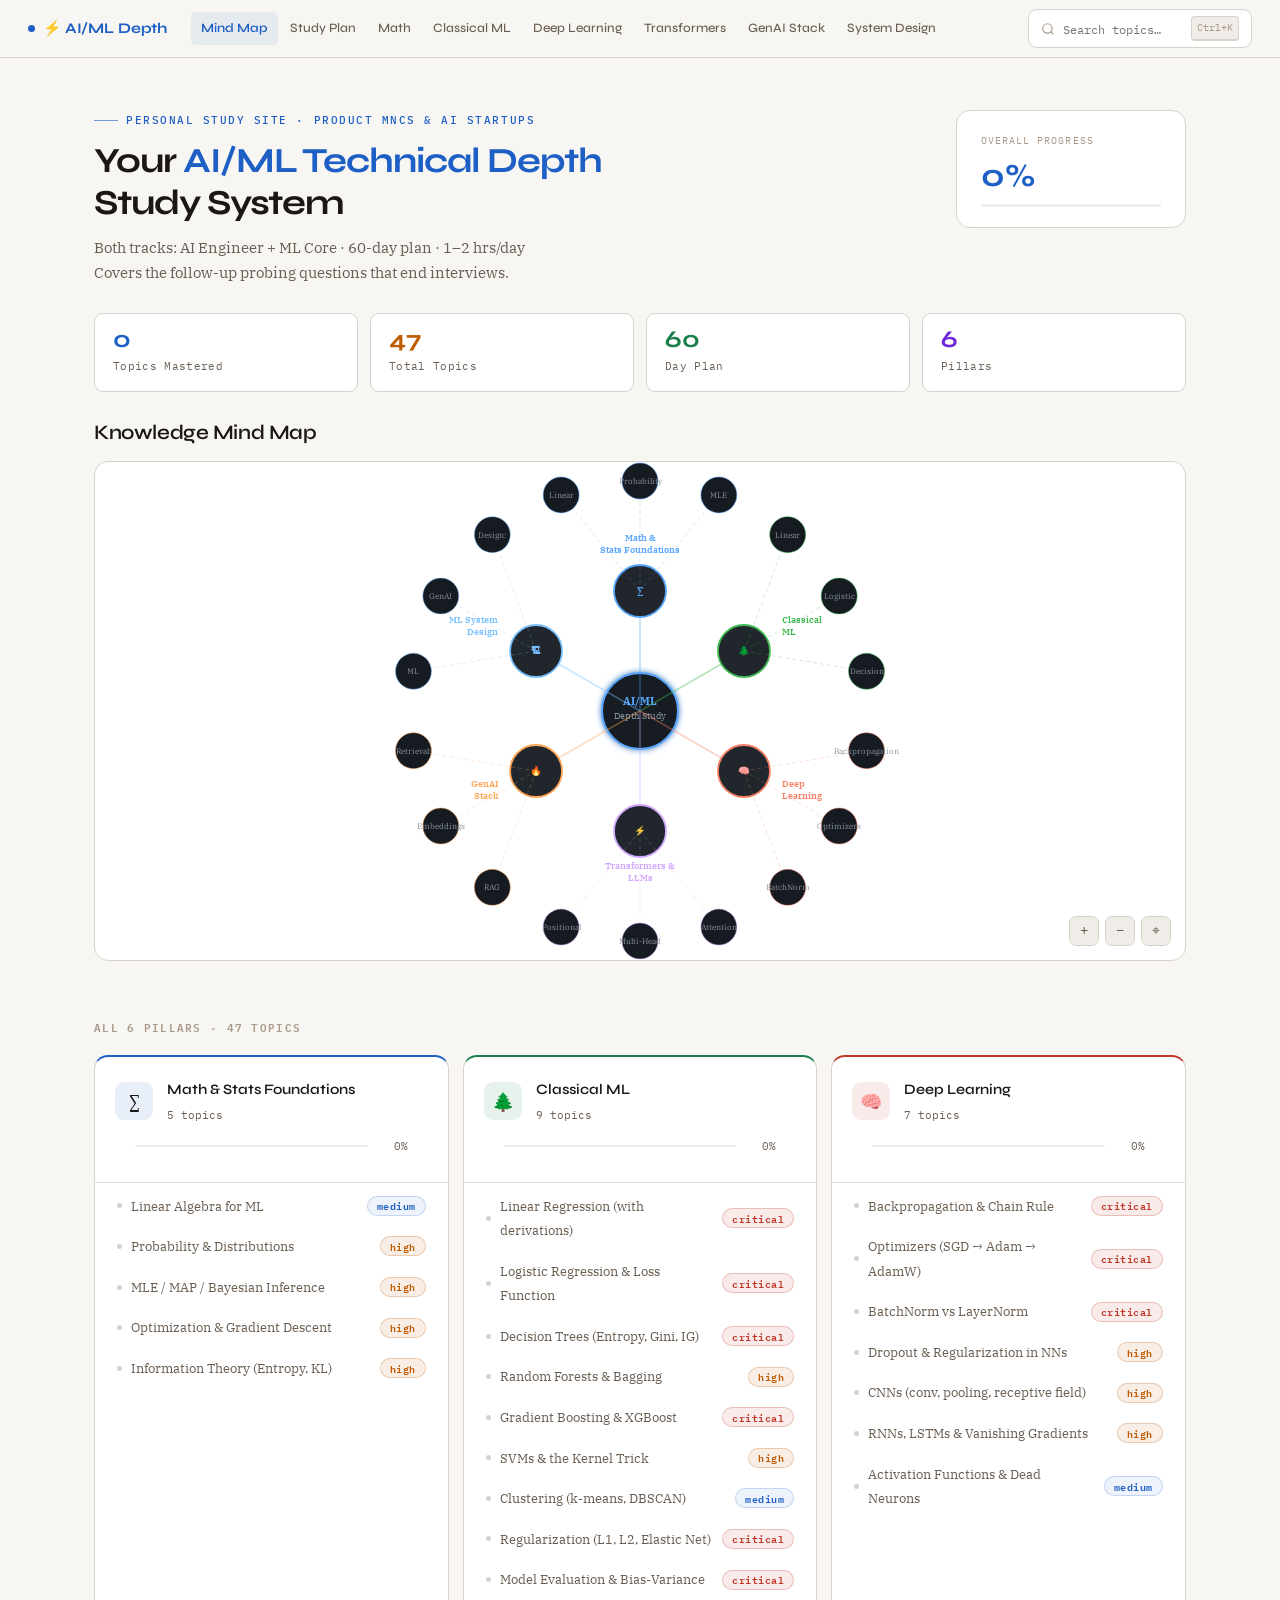
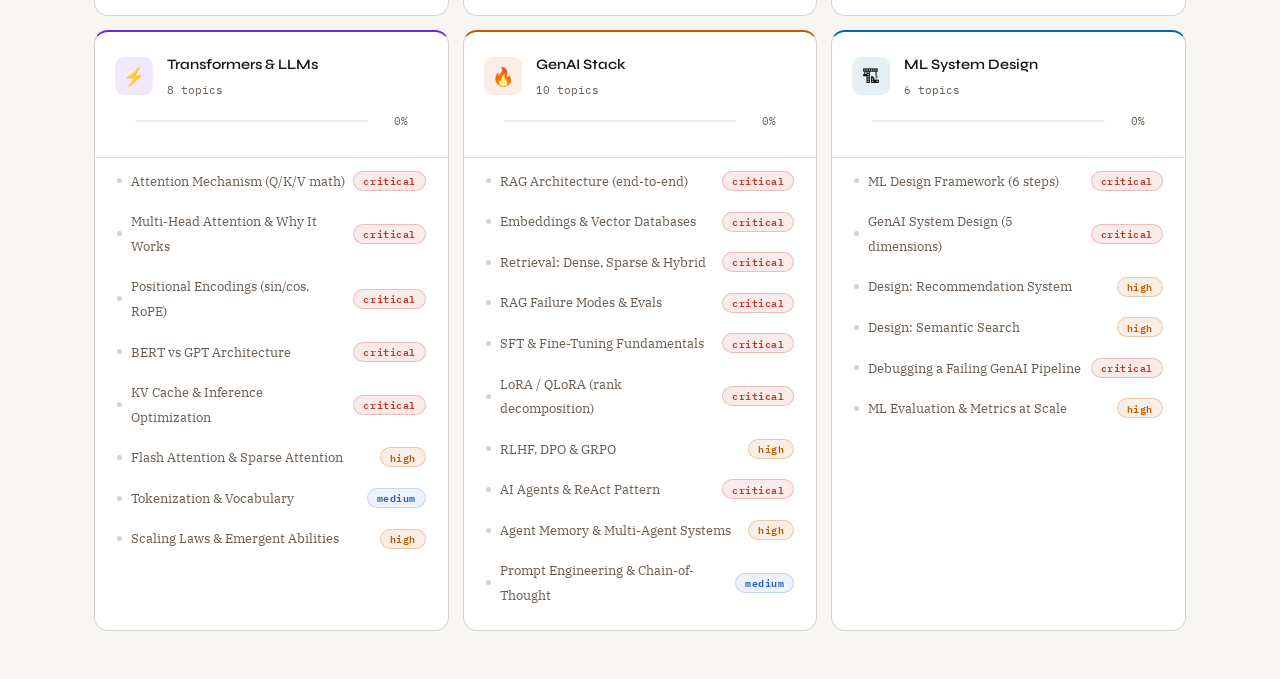
==== commit 72360ac4: "Redesign site to light mode editorial palette Warm off-white (#f7f6f2) base, near-black ink text, sa" ====
--- a/index.html
+++ b/index.html
@@ -124,7 +124,7 @@
     }
     .pillar-card:hover {
       transform: translateY(-2px);
-      box-shadow: 0 12px 40px rgba(0,0,0,0.4);
+      box-shadow: 0 8px 28px rgba(0,0,0,0.1);
     }
     .pillar-card[data-color="1"] { border-top: 2px solid var(--c1); }
     .pillar-card[data-color="1"]:hover { border-color: var(--c1); border-top-color: var(--c1); }
@@ -148,12 +148,12 @@
       display: flex; align-items: center; justify-content: center;
       font-size: 18px; flex-shrink: 0;
     }
-    .pi-1 { background: rgba(107,163,245,0.12); }
-    .pi-2 { background: rgba(74,222,128,0.12); }
-    .pi-3 { background: rgba(251,113,133,0.12); }
-    .pi-4 { background: rgba(196,181,253,0.12); }
-    .pi-5 { background: rgba(251,146,60,0.12); }
-    .pi-6 { background: rgba(56,189,248,0.12); }
+    .pi-1 { background: rgba(29,95,196,0.1); }
+    .pi-2 { background: rgba(26,127,75,0.1); }
+    .pi-3 { background: rgba(192,57,43,0.1); }
+    .pi-4 { background: rgba(109,40,217,0.1); }
+    .pi-5 { background: rgba(192,90,0,0.1); }
+    .pi-6 { background: rgba(3,105,161,0.1); }
 
     .pillar-meta { flex: 1; }
     .pillar-name {
@@ -211,7 +211,7 @@
       background: var(--border); flex-shrink: 0;
       transition: background 0.2s;
     }
-    .topic-link[data-status="mastered"] .tl-dot { background: var(--accent2); box-shadow: 0 0 5px var(--accent2); }
+    .topic-link[data-status="mastered"] .tl-dot { background: var(--accent2); }
     .topic-link[data-status="reviewing"] .tl-dot { background: var(--accent5); }
     .topic-link .tl-right { display: flex; align-items: center; }
 
--- a/css/style.css
+++ b/css/style.css
@@ -1,57 +1,59 @@
 /* ============================================================
-   AI/ML Depth Study Site — Redesigned for Read Quality
-   Aesthetic: Technical Editorial — scholarly warmth + engineering precision
-   Fonts: Syne (headings) + IBM Plex Serif (body) + IBM Plex Mono (code)
+   AI/ML Depth Study — Light Mode Redesign
+   Aesthetic: Clean technical journal — warm white, ink-on-paper legibility
+   Fonts: Syne (headings) + IBM Plex Serif (body) + IBM Plex Mono (code/UI)
    ============================================================ */
 
 @import url('https://fonts.googleapis.com/css2?family=Syne:wght@400;500;600;700;800&family=IBM+Plex+Serif:ital,wght@0,400;0,500;0,600;1,400;1,500&family=IBM+Plex+Mono:wght@400;500;600&display=swap');
 
 :root {
-  /* Core palette */
-  --bg:          #0a0d12;
-  --bg-warm:     #0d1018;
-  --surface:     #131720;
-  --surface2:    #1a2030;
-  --surface3:    #1f2638;
-  --border:      #252d3d;
-  --border-soft: #1d2535;
-
-  /* Accent system */
-  --accent:    #6ba3f5;
-  --accent2:   #4ade80;
-  --accent3:   #fb7185;
-  --accent4:   #c4b5fd;
-  --accent5:   #fb923c;
-  --accent6:   #38bdf8;
-
-  /* Text system — 3-tier hierarchy */
-  --text:        #e2e8f4;
-  --text-body:   #b8c2d8;   /* body copy — slightly softer than headings */
-  --text-muted:  #7c8ba1;
-  --text-dim:    #3d4d63;
-
-  /* Pillar colors */
-  --c1: #6ba3f5;   /* Math & Stats */
-  --c2: #4ade80;   /* Classical ML */
-  --c3: #fb7185;   /* Deep Learning */
-  --c4: #c4b5fd;   /* Transformers & LLMs */
-  --c5: #fb923c;   /* GenAI Stack */
-  --c6: #38bdf8;   /* System Design */
-
-  /* Sizing */
-  --nav-h:      60px;
-  --sidebar-w:  260px;
-  --content-max: 740px;
-  --radius-sm:  6px;
-  --radius:     10px;
-  --radius-lg:  16px;
-
-  /* Reading typography */
+  /* ---- Light mode backgrounds ---- */
+  --bg:          #f7f6f2;   /* warm off-white, easy on eyes */
+  --bg-warm:     #f2f0eb;
+  --surface:     #ffffff;
+  --surface2:    #f0ede8;
+  --surface3:    #e8e4de;
+  --border:      #d8d3ca;
+  --border-soft: #e4e0d8;
+
+  /* ---- Accent palette — rich but not garish on white ---- */
+  --accent:    #1d5fc4;   /* strong ink-blue */
+  --accent2:   #1a7f4b;   /* forest green */
+  --accent3:   #c0392b;   /* deep red */
+  --accent4:   #6d28d9;   /* violet */
+  --accent5:   #c05a00;   /* burnt orange */
+  --accent6:   #0369a1;   /* ocean */
+
+  /* ---- Text system — 4 tiers for true hierarchy ---- */
+  --text:        #1a1714;   /* near-black ink */
+  --text-body:   #3d3730;   /* warm dark brown for body */
+  --text-muted:  #6b5e52;   /* mid-tone for secondary */
+  --text-dim:    #a8998a;   /* placeholders / labels */
+
+  /* ---- Pillar identity colors (saturated, visible on white) ---- */
+  --c1: #1d5fc4;   /* Math & Stats — ink blue */
+  --c2: #1a7f4b;   /* Classical ML — forest green */
+  --c3: #c0392b;   /* Deep Learning — deep red */
+  --c4: #6d28d9;   /* Transformers & LLMs — violet */
+  --c5: #c05a00;   /* GenAI Stack — burnt orange */
+  --c6: #0369a1;   /* System Design — ocean */
+
+  /* ---- Layout ---- */
+  --nav-h:       58px;
+  --sidebar-w:   252px;
+  --content-max: 720px;
+  --radius-sm:   5px;
+  --radius:      9px;
+  --radius-lg:   14px;
+
+  /* ---- Reading rhythm ---- */
   --line-h-body: 1.85;
-  --line-h-head: 1.25;
-}
-
-/* ---- RESET ---- */
+  --line-h-head: 1.22;
+}
+
+/* ============================================================
+   RESET
+   ============================================================ */
 *, *::before, *::after { box-sizing: border-box; margin: 0; padding: 0; }
 
 html {
@@ -66,8 +68,6 @@
   font-family: 'IBM Plex Serif', Georgia, serif;
   line-height: var(--line-h-body);
   min-height: 100vh;
-  /* subtle noise texture for depth */
-  background-image: url("data:image/svg+xml,%3Csvg xmlns='http://www.w3.org/2000/svg' width='200' height='200'%3E%3Cfilter id='n'%3E%3CfeTurbulence type='fractalNoise' baseFrequency='0.9' numOctaves='4' stitchTiles='stitch'/%3E%3C/filter%3E%3Crect width='200' height='200' filter='url(%23n)' opacity='0.025'/%3E%3C/svg%3E");
 }
 
 /* ============================================================
@@ -76,76 +76,75 @@
 nav {
   position: fixed; top: 0; left: 0; right: 0; z-index: 200;
   height: var(--nav-h);
-  background: rgba(10, 13, 18, 0.94);
-  backdrop-filter: blur(16px) saturate(1.4);
-  border-bottom: 1px solid var(--border-soft);
+  background: rgba(247, 246, 242, 0.96);
+  backdrop-filter: blur(12px) saturate(1.2);
+  border-bottom: 1px solid var(--border);
   display: flex; align-items: center;
   padding: 0 28px;
-  gap: 28px;
+  gap: 24px;
 }
 
 .nav-brand {
   font-family: 'Syne', sans-serif;
-  font-size: 0.95rem; font-weight: 700;
+  font-size: 0.92rem; font-weight: 700;
   color: var(--accent);
   text-decoration: none;
   letter-spacing: -0.01em;
   white-space: nowrap;
-  display: flex; align-items: center; gap: 7px;
+  display: flex; align-items: center; gap: 8px;
 }
 .nav-brand::before {
   content: '';
   display: inline-block;
-  width: 8px; height: 8px;
+  width: 7px; height: 7px;
   border-radius: 50%;
   background: var(--accent);
-  box-shadow: 0 0 8px var(--accent);
 }
 
 .nav-links {
   display: flex; gap: 2px; align-items: center; flex: 1;
   overflow: hidden;
 }
-
 .nav-links a {
   font-family: 'Syne', sans-serif;
   color: var(--text-muted);
   text-decoration: none;
   font-size: 0.8rem;
   font-weight: 500;
-  padding: 5px 11px;
+  padding: 5px 10px;
   border-radius: var(--radius-sm);
-  transition: all 0.15s;
+  transition: all 0.13s;
   white-space: nowrap;
 }
 .nav-links a:hover { color: var(--text); background: var(--surface2); }
-.nav-links a.active { color: var(--accent); background: rgba(107,163,245,0.1); }
+.nav-links a.active { color: var(--accent); background: rgba(29,95,196,0.08); font-weight: 600; }
 
 .nav-search {
   display: flex; align-items: center;
   background: var(--surface);
   border: 1px solid var(--border);
   border-radius: var(--radius);
-  padding: 7px 13px;
-  gap: 9px;
-  width: 230px;
+  padding: 6px 12px;
+  gap: 8px;
+  width: 224px;
   cursor: pointer;
-  transition: border-color 0.15s;
-}
-.nav-search:hover { border-color: var(--accent); }
+  transition: border-color 0.15s, box-shadow 0.15s;
+}
+.nav-search:hover { border-color: var(--accent); box-shadow: 0 0 0 3px rgba(29,95,196,0.08); }
 .nav-search input {
   background: transparent; border: none; outline: none;
   color: var(--text-muted);
   font-family: 'IBM Plex Mono', monospace;
-  font-size: 0.78rem; width: 100%;
+  font-size: 0.77rem; width: 100%;
   cursor: pointer;
 }
 .nav-search svg { color: var(--text-dim); flex-shrink: 0; }
 .nav-search kbd {
   font-family: 'IBM Plex Mono', monospace;
-  font-size: 0.68rem;
+  font-size: 0.65rem;
   background: var(--surface2);
   border: 1px solid var(--border);
+  border-bottom-width: 2px;
   border-radius: 4px;
   padding: 1px 5px;
   color: var(--text-dim);
@@ -158,18 +157,18 @@
 .page { padding-top: var(--nav-h); min-height: 100vh; }
 
 /* ============================================================
-   TYPOGRAPHY — the centerpiece of the redesign
+   TYPOGRAPHY
    ============================================================ */
 h1, h2, h3, h4, h5 {
   font-family: 'Syne', sans-serif;
   line-height: var(--line-h-head);
   color: var(--text);
 }
-h1 { font-size: 2.1rem; font-weight: 700; letter-spacing: -0.03em; }
-h2 { font-size: 1.3rem; font-weight: 600; letter-spacing: -0.02em; }
-h3 { font-size: 1.05rem; font-weight: 600; letter-spacing: -0.01em; }
+h1 { font-size: 2rem; font-weight: 700; letter-spacing: -0.03em; }
+h2 { font-size: 1.28rem; font-weight: 600; letter-spacing: -0.02em; }
+h3 { font-size: 1.02rem; font-weight: 600; letter-spacing: -0.01em; }
 h4 {
-  font-size: 0.72rem; font-weight: 700;
+  font-size: 0.7rem; font-weight: 600;
   text-transform: uppercase; letter-spacing: 0.1em;
   color: var(--text-dim);
   font-family: 'IBM Plex Mono', monospace;
@@ -182,7 +181,7 @@
 }
 p + p { margin-top: 0.85em; }
 p strong { color: var(--text); font-weight: 600; }
-p em { color: var(--text); font-style: italic; }
+p em { color: var(--text-body); font-style: italic; }
 
 a { color: var(--accent); text-decoration: none; }
 a:hover { text-decoration: underline; }
@@ -198,9 +197,9 @@
   transition: border-color 0.2s, transform 0.15s, box-shadow 0.2s;
 }
 .card:hover {
-  border-color: rgba(107,163,245,0.35);
+  border-color: var(--accent);
   transform: translateY(-2px);
-  box-shadow: 0 8px 32px rgba(0,0,0,0.4);
+  box-shadow: 0 6px 24px rgba(29,95,196,0.08);
 }
 
 /* ============================================================
@@ -208,23 +207,23 @@
    ============================================================ */
 .badge {
   display: inline-flex; align-items: center;
-  height: 24px;
+  height: 22px;
   padding: 0 9px;
   border-radius: 99px;
   font-family: 'IBM Plex Mono', monospace;
-  font-size: 0.67rem; font-weight: 500;
+  font-size: 0.65rem; font-weight: 600;
   letter-spacing: 0.05em;
 }
-.badge-critical { background: rgba(251,113,133,0.12); color: var(--accent3); border: 1px solid rgba(251,113,133,0.25); }
-.badge-high     { background: rgba(251,146,60,0.12);  color: var(--accent5); border: 1px solid rgba(251,146,60,0.25); }
-.badge-medium   { background: rgba(107,163,245,0.1);  color: var(--accent);  border: 1px solid rgba(107,163,245,0.2); }
+.badge-critical { background: rgba(192,57,43,0.1);  color: var(--accent3); border: 1px solid rgba(192,57,43,0.25); }
+.badge-high     { background: rgba(192,90,0,0.1);   color: var(--accent5); border: 1px solid rgba(192,90,0,0.25); }
+.badge-medium   { background: rgba(29,95,196,0.08); color: var(--accent);  border: 1px solid rgba(29,95,196,0.2); }
 
 /* ============================================================
    SECTION LABEL
    ============================================================ */
 .section-label {
   font-family: 'IBM Plex Mono', monospace;
-  font-size: 0.68rem; font-weight: 500;
+  font-size: 0.67rem; font-weight: 600;
   letter-spacing: 0.12em; text-transform: uppercase;
   color: var(--text-dim);
   margin-bottom: 18px;
@@ -249,51 +248,50 @@
 #search-overlay {
   display: none;
   position: fixed; inset: 0; z-index: 999;
-  background: rgba(5, 7, 12, 0.85);
-  backdrop-filter: blur(8px);
+  background: rgba(26, 23, 20, 0.5);
+  backdrop-filter: blur(6px);
   align-items: flex-start; justify-content: center;
-  padding-top: 90px;
+  padding-top: 80px;
 }
 #search-overlay.open { display: flex; }
 #search-box {
   background: var(--surface);
   border: 1px solid var(--border);
   border-radius: var(--radius-lg);
-  width: 620px; max-width: 94vw;
+  width: 600px; max-width: 94vw;
   overflow: hidden;
-  box-shadow: 0 32px 80px rgba(0,0,0,0.6);
+  box-shadow: 0 20px 60px rgba(0,0,0,0.18), 0 2px 8px rgba(0,0,0,0.08);
 }
 #search-input-big {
   width: 100%; background: transparent; border: none; outline: none;
-  padding: 18px 22px;
+  padding: 16px 20px;
   font-family: 'IBM Plex Serif', serif;
   font-size: 1rem; color: var(--text);
   border-bottom: 1px solid var(--border-soft);
 }
 #search-input-big::placeholder { color: var(--text-dim); font-style: italic; }
-#search-results { max-height: 420px; overflow-y: auto; padding: 8px; }
+#search-results { max-height: 400px; overflow-y: auto; padding: 8px; }
 .search-result-item {
   display: flex; align-items: center; gap: 14px;
-  padding: 11px 14px; border-radius: var(--radius); cursor: pointer;
+  padding: 10px 13px; border-radius: var(--radius); cursor: pointer;
   text-decoration: none; color: var(--text);
   transition: background 0.1s;
 }
-.search-result-item:hover { background: var(--surface2); }
+.search-result-item:hover { background: var(--surface2); text-decoration: none; }
 .search-result-item .sr-pillar {
   font-family: 'IBM Plex Mono', monospace;
-  font-size: 0.67rem; color: var(--text-muted);
+  font-size: 0.65rem; color: var(--text-dim);
   white-space: nowrap;
 }
 .search-result-item .sr-title { font-size: 0.88rem; font-weight: 500; }
 
 /* ============================================================
-   TOPIC PAGE LAYOUT — the core reading experience
+   TOPIC PAGE LAYOUT
    ============================================================ */
 .topic-layout {
   display: grid;
   grid-template-columns: var(--sidebar-w) 1fr;
-  gap: 0;
-  max-width: 1160px;
+  max-width: 1140px;
   margin: 0 auto;
   min-height: calc(100vh - var(--nav-h));
 }
@@ -303,126 +301,142 @@
   position: sticky; top: var(--nav-h);
   height: calc(100vh - var(--nav-h));
   overflow-y: auto;
-  padding: 28px 0;
+  padding: 24px 0;
   border-right: 1px solid var(--border-soft);
+  background: var(--bg);
   scrollbar-width: thin;
 }
 .topic-sidebar a {
   display: block;
-  padding: 9px 22px;
-  font-family: 'IBM Plex Mono', monospace;
-  font-size: 0.78rem;
+  padding: 8px 20px;
+  font-family: 'IBM Plex Mono', monospace;
+  font-size: 0.76rem;
   color: var(--text-muted);
   text-decoration: none;
   border-left: 2px solid transparent;
-  transition: all 0.15s;
+  transition: all 0.13s;
   line-height: 1.4;
 }
-.topic-sidebar a:hover { color: var(--text); background: rgba(107,163,245,0.04); }
+.topic-sidebar a:hover { color: var(--text); background: var(--surface2); }
 .topic-sidebar a.active {
   color: var(--accent);
   border-left-color: var(--accent);
-  background: rgba(107,163,245,0.07);
+  background: rgba(29,95,196,0.06);
+  font-weight: 600;
 }
 .sidebar-section {
-  padding: 18px 22px 6px;
-  font-family: 'IBM Plex Mono', monospace;
-  font-size: 0.65rem; font-weight: 600;
+  padding: 16px 20px 5px;
+  font-family: 'IBM Plex Mono', monospace;
+  font-size: 0.62rem; font-weight: 600;
   letter-spacing: 0.12em; text-transform: uppercase;
   color: var(--text-dim);
 }
 
-/* CONTENT COLUMN — the main reading area */
+/* CONTENT COLUMN */
 .topic-content {
-  padding: 52px 64px 80px 56px;
-  max-width: calc(var(--content-max) + 120px);
-}
-
-/* depth sections — generous vertical breathing room */
-.depth-section { margin-bottom: 64px; }
+  padding: 48px 60px 80px 52px;
+  max-width: calc(var(--content-max) + 112px);
+}
+
+.depth-section { margin-bottom: 60px; }
 .depth-section > h2 {
   display: flex; align-items: center; gap: 12px;
   margin-bottom: 20px;
-  padding-bottom: 14px;
-  border-bottom: 1px solid var(--border-soft);
-  font-size: 1.35rem;
+  padding-bottom: 12px;
+  border-bottom: 2px solid var(--border-soft);
+  font-size: 1.3rem;
 }
 .depth-icon {
-  width: 32px; height: 32px; border-radius: 8px;
+  width: 30px; height: 30px; border-radius: 7px;
   display: flex; align-items: center; justify-content: center;
-  font-size: 15px; flex-shrink: 0;
-}
-
-/* Sub-headings within sections */
+  font-size: 14px; flex-shrink: 0;
+}
 .depth-section h3 {
-  margin: 28px 0 12px;
-  font-size: 0.98rem;
+  margin: 26px 0 11px;
+  font-size: 0.96rem;
   color: var(--text-muted);
   font-weight: 600;
 }
 
-/* Body paragraphs in content */
+/* Body paragraphs */
 .topic-content p {
   font-size: 0.965rem;
   color: var(--text-body);
-  line-height: 1.85;
+  line-height: 1.88;
   max-width: var(--content-max);
 }
 .topic-content p strong { color: var(--text); }
 
-/* Inline code in prose */
+/* Inline code */
 .topic-content code,
 .qa-answer code {
   font-family: 'IBM Plex Mono', monospace;
-  font-size: 0.84em;
-  background: rgba(107,163,245,0.08);
-  border: 1px solid rgba(107,163,245,0.15);
-  color: var(--accent4);
+  font-size: 0.83em;
+  background: rgba(29,95,196,0.07);
+  border: 1px solid rgba(29,95,196,0.14);
+  color: var(--accent);
   padding: 1px 6px;
   border-radius: 4px;
 }
 
 /* ============================================================
-   INTERROGATION Q&A — the most-read component
-   ============================================================ */
-.qa-block { margin-bottom: 16px; max-width: var(--content-max); }
+   INTERROGATION Q&A
+   ============================================================ */
+.qa-block { margin-bottom: 14px; max-width: var(--content-max); }
 
 .qa-question {
   background: var(--surface);
   border: 1px solid var(--border);
   border-radius: var(--radius) var(--radius) 0 0;
-  padding: 14px 18px;
+  padding: 13px 17px;
   font-family: 'IBM Plex Serif', serif;
   font-size: 0.93rem;
   font-weight: 500;
   font-style: italic;
   color: var(--text);
-  display: flex; align-items: center; gap: 12px;
+  display: flex; align-items: center; gap: 11px;
   cursor: pointer;
   user-select: none;
-  transition: background 0.15s;
+  transition: background 0.13s;
 }
 .qa-question:hover { background: var(--surface2); }
 .qa-question .q-depth {
   font-family: 'IBM Plex Mono', monospace;
   font-style: normal;
-  font-size: 0.63rem; padding: 2px 8px; border-radius: 99px;
-  font-weight: 600; letter-spacing: 0.06em; flex-shrink: 0;
-}
-.depth-surface { background: rgba(74,222,128,0.12);  color: var(--accent2); border: 1px solid rgba(74,222,128,0.2); }
-.depth-mid     { background: rgba(251,146,60,0.12);  color: var(--accent5); border: 1px solid rgba(251,146,60,0.2); }
-.depth-probe   { background: rgba(251,113,133,0.12); color: var(--accent3); border: 1px solid rgba(251,113,133,0.2); }
-.depth-killer  { background: rgba(196,181,253,0.12); color: var(--accent4); border: 1px solid rgba(196,181,253,0.2); }
+  font-size: 0.61rem; padding: 2px 8px; border-radius: 99px;
+  font-weight: 700; letter-spacing: 0.06em; flex-shrink: 0;
+}
+/* Depth badge colors — visible on white */
+.depth-surface {
+  background: rgba(26,127,75,0.1);
+  color: var(--accent2);
+  border: 1px solid rgba(26,127,75,0.22);
+}
+.depth-mid {
+  background: rgba(192,90,0,0.1);
+  color: var(--accent5);
+  border: 1px solid rgba(192,90,0,0.22);
+}
+.depth-probe {
+  background: rgba(192,57,43,0.1);
+  color: var(--accent3);
+  border: 1px solid rgba(192,57,43,0.22);
+}
+.depth-killer {
+  background: rgba(109,40,217,0.1);
+  color: var(--accent4);
+  border: 1px solid rgba(109,40,217,0.22);
+}
 
 .qa-answer {
   background: var(--bg-warm);
   border: 1px solid var(--border-soft); border-top: none;
   border-radius: 0 0 var(--radius) var(--radius);
-  padding: 20px 22px;
+  padding: 18px 20px;
   font-family: 'IBM Plex Serif', serif;
   font-size: 0.94rem;
   color: var(--text-body);
-  line-height: 1.85;
+  line-height: 1.88;
   display: none;
 }
 .qa-answer.open { display: block; }
@@ -430,18 +444,18 @@
 .qa-answer p:last-child { margin-bottom: 0; }
 .qa-answer strong { color: var(--accent); font-weight: 600; }
 
-/* Math display blocks */
+/* Math display */
 .qa-answer .math,
 .math {
   font-family: 'IBM Plex Mono', monospace;
-  font-size: 0.85rem;
-  background: var(--surface);
-  border: 1px solid var(--border);
+  font-size: 0.84rem;
+  background: #f0edf8;
+  border: 1px solid rgba(109,40,217,0.18);
   border-left: 3px solid var(--accent4);
   color: var(--accent4);
-  padding: 14px 18px;
+  padding: 13px 17px;
   border-radius: 0 var(--radius) var(--radius) 0;
-  margin: 14px 0;
+  margin: 13px 0;
   overflow-x: auto;
   line-height: 1.7;
   white-space: pre;
@@ -451,36 +465,36 @@
    CONCEPT BOX — callout blocks
    ============================================================ */
 .concept-box {
-  background: rgba(107,163,245,0.05);
-  border: 1px solid rgba(107,163,245,0.18);
+  background: rgba(29,95,196,0.04);
+  border: 1px solid rgba(29,95,196,0.15);
   border-left: 3px solid var(--accent);
   border-radius: 0 var(--radius) var(--radius) 0;
-  padding: 18px 20px;
+  padding: 16px 20px;
   margin: 20px 0;
   max-width: var(--content-max);
 }
 .concept-box h3 {
   margin: 0 0 8px;
-  font-size: 0.82rem;
+  font-size: 0.78rem;
   color: var(--accent);
   font-family: 'IBM Plex Mono', monospace;
-  font-weight: 600;
-  letter-spacing: 0.04em;
+  font-weight: 700;
+  letter-spacing: 0.05em;
   text-transform: uppercase;
 }
 .concept-box p { color: var(--text-body); font-size: 0.94rem; }
 
 .concept-box.warning {
-  background: rgba(251,113,133,0.05);
+  background: rgba(192,57,43,0.04);
   border-left-color: var(--accent3);
-  border-color: rgba(251,113,133,0.18);
+  border-color: rgba(192,57,43,0.15);
 }
 .concept-box.warning h3 { color: var(--accent3); }
 
 .concept-box.success {
-  background: rgba(74,222,128,0.05);
+  background: rgba(26,127,75,0.05);
   border-left-color: var(--accent2);
-  border-color: rgba(74,222,128,0.18);
+  border-color: rgba(26,127,75,0.15);
 }
 .concept-box.success h3 { color: var(--accent2); }
 
@@ -489,26 +503,26 @@
    ============================================================ */
 .mark-btn {
   display: inline-flex; align-items: center; gap: 8px;
-  padding: 9px 18px;
+  padding: 8px 18px;
   border-radius: var(--radius);
   border: 1px solid var(--border);
   background: var(--surface);
   color: var(--text-muted);
   font-family: 'IBM Plex Mono', monospace;
-  font-size: 0.78rem; font-weight: 500;
+  font-size: 0.77rem; font-weight: 500;
   letter-spacing: 0.02em;
-  cursor: pointer; transition: all 0.2s;
+  cursor: pointer; transition: all 0.18s;
   margin-top: 20px;
 }
-.mark-btn:hover { border-color: var(--accent2); color: var(--accent2); }
+.mark-btn:hover { border-color: var(--accent2); color: var(--accent2); background: rgba(26,127,75,0.05); }
 .mark-btn.mastered {
-  background: rgba(74,222,128,0.1);
+  background: rgba(26,127,75,0.08);
   border-color: var(--accent2);
   color: var(--accent2);
 }
 
 /* ============================================================
-   PROSE LIST STYLING (for content pages)
+   PROSE LIST
    ============================================================ */
 .topic-content ul,
 .topic-content ol {
@@ -519,7 +533,7 @@
 .topic-content li {
   color: var(--text-body);
   font-size: 0.965rem;
-  line-height: 1.8;
+  line-height: 1.82;
   margin-bottom: 4px;
 }
 .topic-content li strong { color: var(--text); }
@@ -536,10 +550,11 @@
   display: flex; flex-direction: column; align-items: center; justify-content: center;
   font-family: 'IBM Plex Mono', monospace;
   font-size: 0.7rem; font-weight: 600;
-}
-
-/* ============================================================
-   UTILITY CLASSES
+  color: var(--text);
+}
+
+/* ============================================================
+   UTILITY
    ============================================================ */
 .flex { display: flex; }
 .flex-col { flex-direction: column; }
@@ -564,11 +579,10 @@
 @media (max-width: 960px) {
   .topic-layout { grid-template-columns: 1fr; }
   .topic-sidebar { display: none; }
-  .topic-content { padding: 32px 24px 60px; }
+  .topic-content { padding: 28px 20px 60px; }
   .nav-search { display: none; }
 }
-
 @media (max-width: 640px) {
-  .nav-links a { font-size: 0.72rem; padding: 4px 8px; }
+  .nav-links a { font-size: 0.72rem; padding: 4px 7px; }
   h1 { font-size: 1.6rem; }
 }
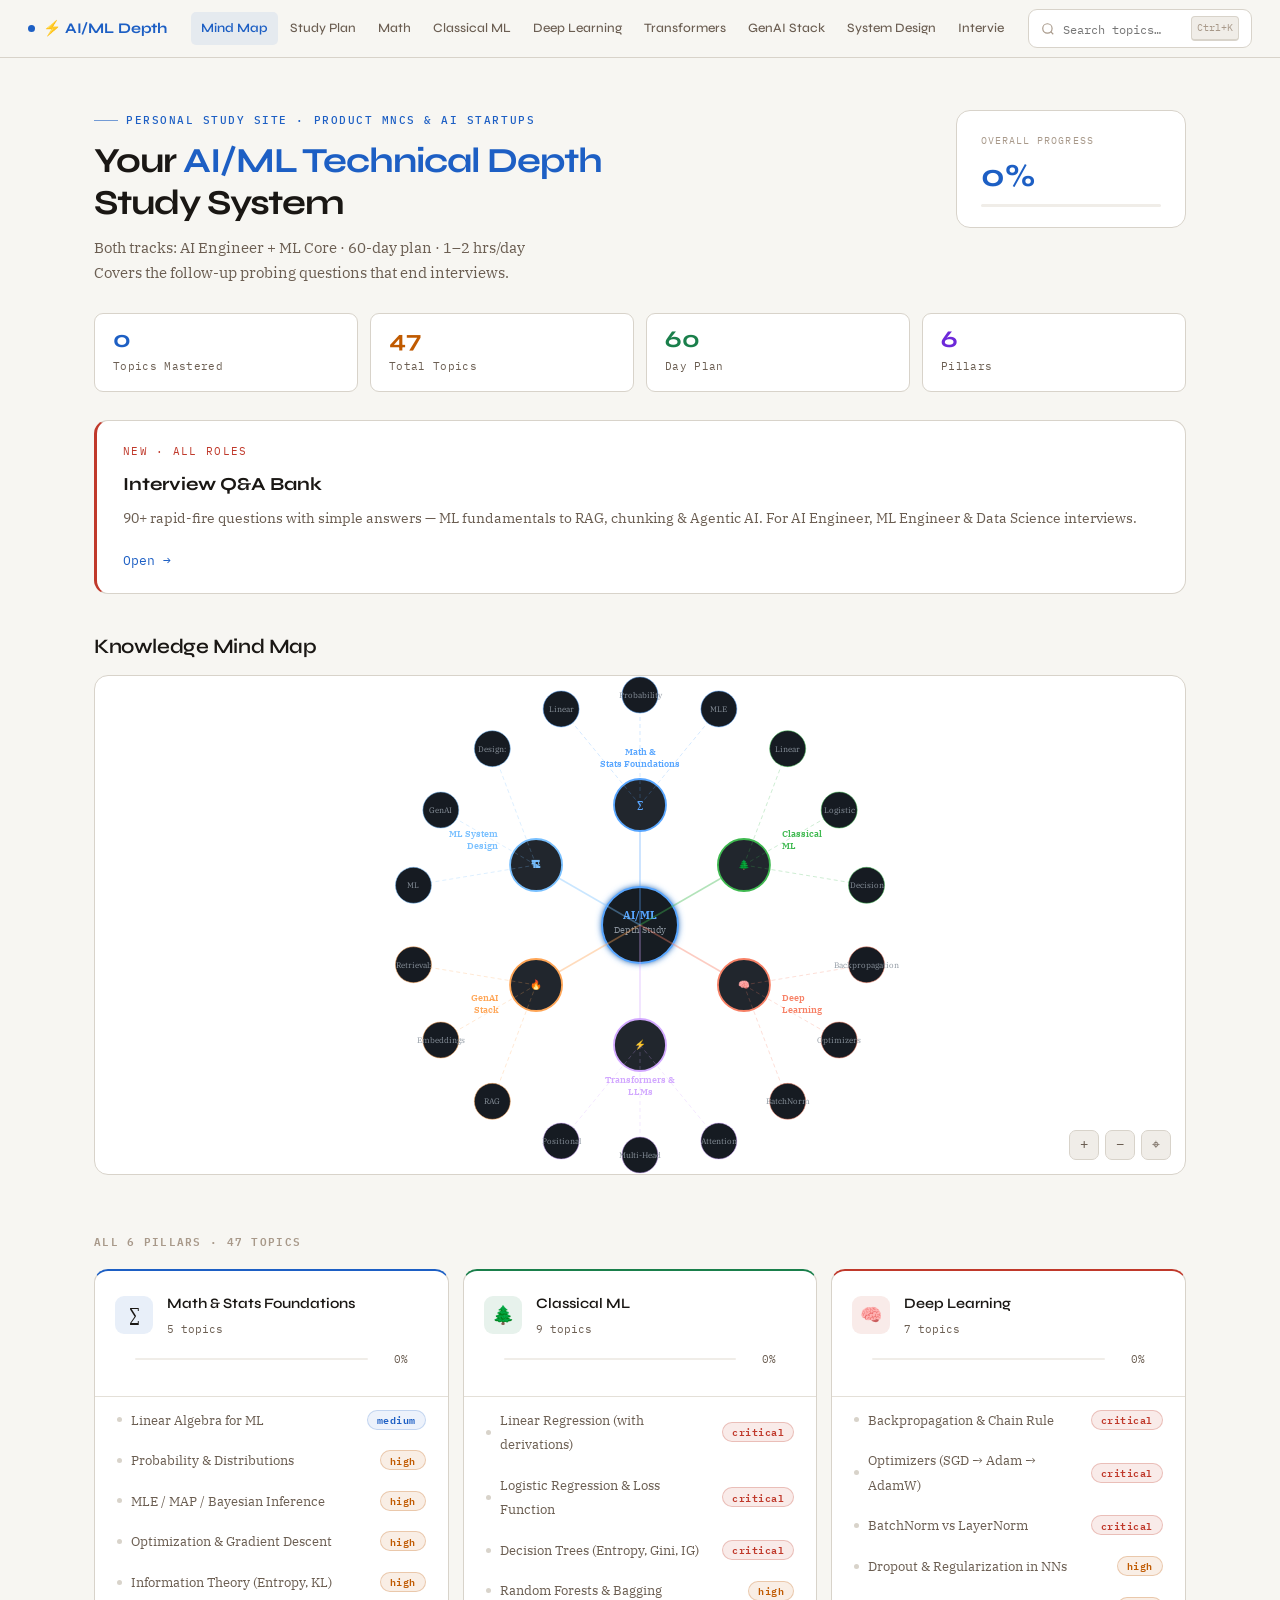
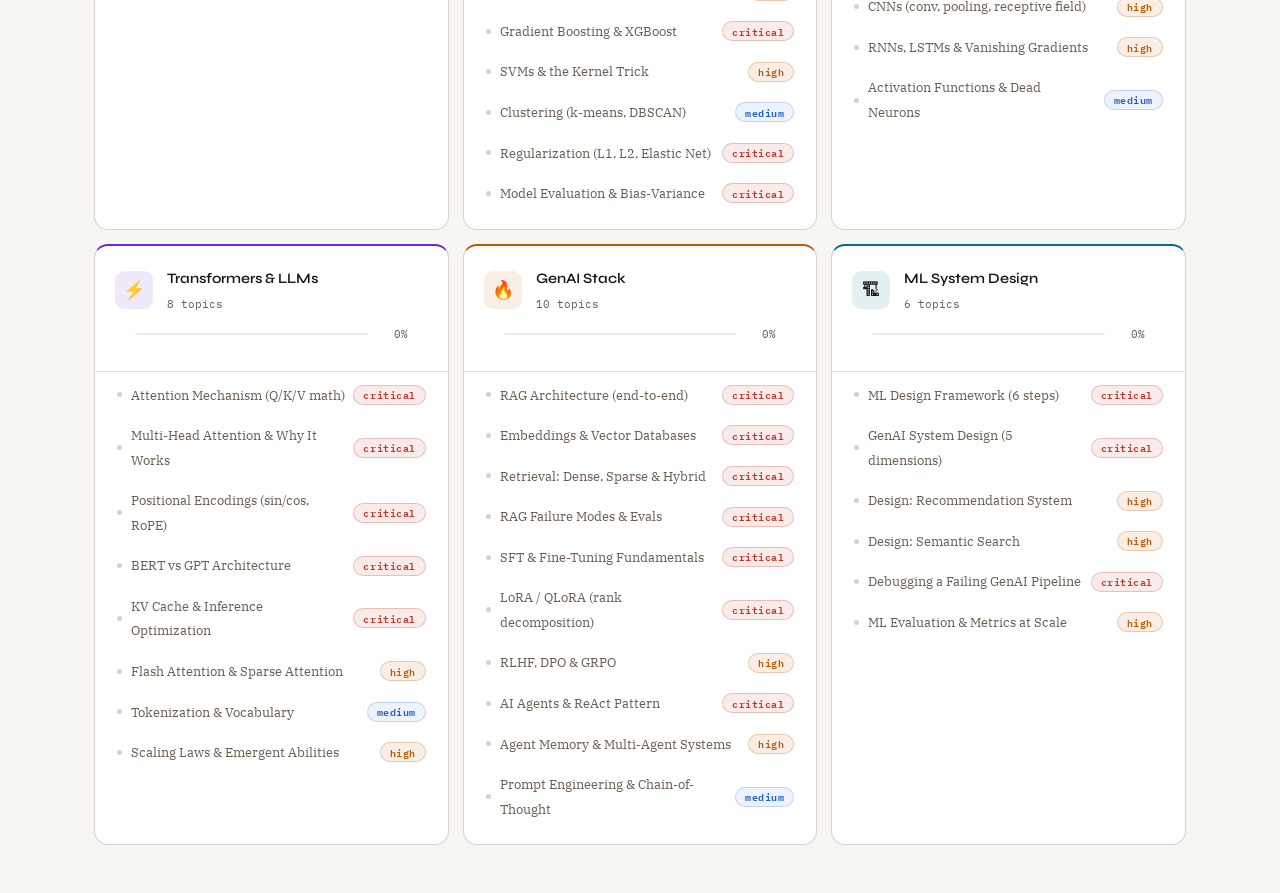
==== commit 70840c13: "Add Interview Q&A Bank — 94 questions across 12 sections New pages/interview-qa.html covering all ta" ====
--- a/index.html
+++ b/index.html
@@ -266,6 +266,7 @@
       <a href="pages/p4-transformers.html">Transformers</a>
       <a href="pages/p5-genai.html">GenAI Stack</a>
       <a href="pages/p6-system-design.html">System Design</a>
+      <a href="pages/interview-qa.html">Interview Q&amp;A</a>
     </div>
     <div class="nav-search" onclick="openSearch()">
       <svg width="14" height="14" viewBox="0 0 24 24" fill="none" stroke="currentColor" stroke-width="2"><circle cx="11" cy="11" r="8"/><path d="m21 21-4.35-4.35"/></svg>
@@ -317,6 +318,20 @@
         <div class="sc-val" style="color:var(--accent4)">6</div>
         <div class="sc-label">Pillars</div>
       </div>
+    </div>
+
+    <!-- INTERVIEW Q&A BANNER -->
+    <div class="mindmap-section" style="padding-top:0;">
+      <a href="pages/interview-qa.html" style="text-decoration:none;display:block;">
+        <div style="background:var(--surface);border:1px solid var(--border);border-left:3px solid var(--accent3);border-radius:var(--radius-lg);padding:20px 26px;display:flex;align-items:center;justify-content:space-between;gap:18px;flex-wrap:wrap;transition:box-shadow 0.2s;" onmouseover="this.style.boxShadow='0 8px 28px rgba(0,0,0,0.1)'" onmouseout="this.style.boxShadow='none'">
+          <div>
+            <div style="font-family:'IBM Plex Mono',monospace;font-size:0.68rem;letter-spacing:0.12em;text-transform:uppercase;color:var(--accent3);margin-bottom:6px;">New · All Roles</div>
+            <div style="font-family:'Syne',sans-serif;font-weight:700;font-size:1.15rem;color:var(--text);">Interview Q&amp;A Bank</div>
+            <div style="font-family:'IBM Plex Serif',serif;font-size:0.88rem;color:var(--text-muted);margin-top:4px;">90+ rapid-fire questions with simple answers — ML fundamentals to RAG, chunking &amp; Agentic AI. For AI Engineer, ML Engineer &amp; Data Science interviews.</div>
+          </div>
+          <div style="font-family:'IBM Plex Mono',monospace;font-size:0.8rem;color:var(--accent);white-space:nowrap;">Open →</div>
+        </div>
+      </a>
     </div>
 
     <!-- MIND MAP -->
@@ -438,6 +453,27 @@
       }))
     );
 
+    // Interview Q&A Bank sections (search only — not part of pillar progress)
+    const QA_SECTIONS = [
+      { id: 'qa-roles',    title: 'Roles & What Each Interview Tests',      hash: '#roles' },
+      { id: 'qa-mlbasics', title: 'ML Fundamentals Q&A',                    hash: '#mlbasics' },
+      { id: 'qa-classical',title: 'Classical ML Q&A (KNN, K-means, trees)', hash: '#classical' },
+      { id: 'qa-metrics',  title: 'Metrics & Evaluation Q&A',               hash: '#metrics' },
+      { id: 'qa-features', title: 'Features & Data Prep Q&A',               hash: '#features' },
+      { id: 'qa-stats',    title: 'Statistics for Data Science Q&A',        hash: '#stats' },
+      { id: 'qa-dl',       title: 'Deep Learning Q&A',                      hash: '#dl' },
+      { id: 'qa-nlp',      title: 'NLP & Transformers Q&A',                 hash: '#nlp' },
+      { id: 'qa-llm',      title: 'GenAI & LLMs Q&A',                       hash: '#llm' },
+      { id: 'qa-rag',      title: 'RAG & Chunking Q&A (top-K, chunk types)',hash: '#rag' },
+      { id: 'qa-agentic',  title: 'Agentic AI Q&A (ReAct, MCP, tools)',     hash: '#agentic' },
+      { id: 'qa-mlops',    title: 'MLOps & Deployment Q&A',                 hash: '#mlops' },
+    ];
+    QA_SECTIONS.forEach(s => window.TOPICS.push({
+      id: s.id, title: s.title, pillar: 'Interview Q&A',
+      url: 'pages/interview-qa.html' + s.hash,
+      tags: ['interview', 'questions', 'q&a']
+    }));
+
     // Build PILLAR_TOPICS map for progress bars
     window.PILLAR_TOPICS = {};
     PILLARS.forEach(p => { PILLAR_TOPICS[p.id] = p.topics.map(t => t.id); });
--- a/css/style.css
+++ b/css/style.css
@@ -103,8 +103,10 @@
 
 .nav-links {
   display: flex; gap: 2px; align-items: center; flex: 1;
-  overflow: hidden;
-}
+  overflow-x: auto;
+  scrollbar-width: none;
+}
+.nav-links::-webkit-scrollbar { display: none; }
 .nav-links a {
   font-family: 'Syne', sans-serif;
   color: var(--text-muted);
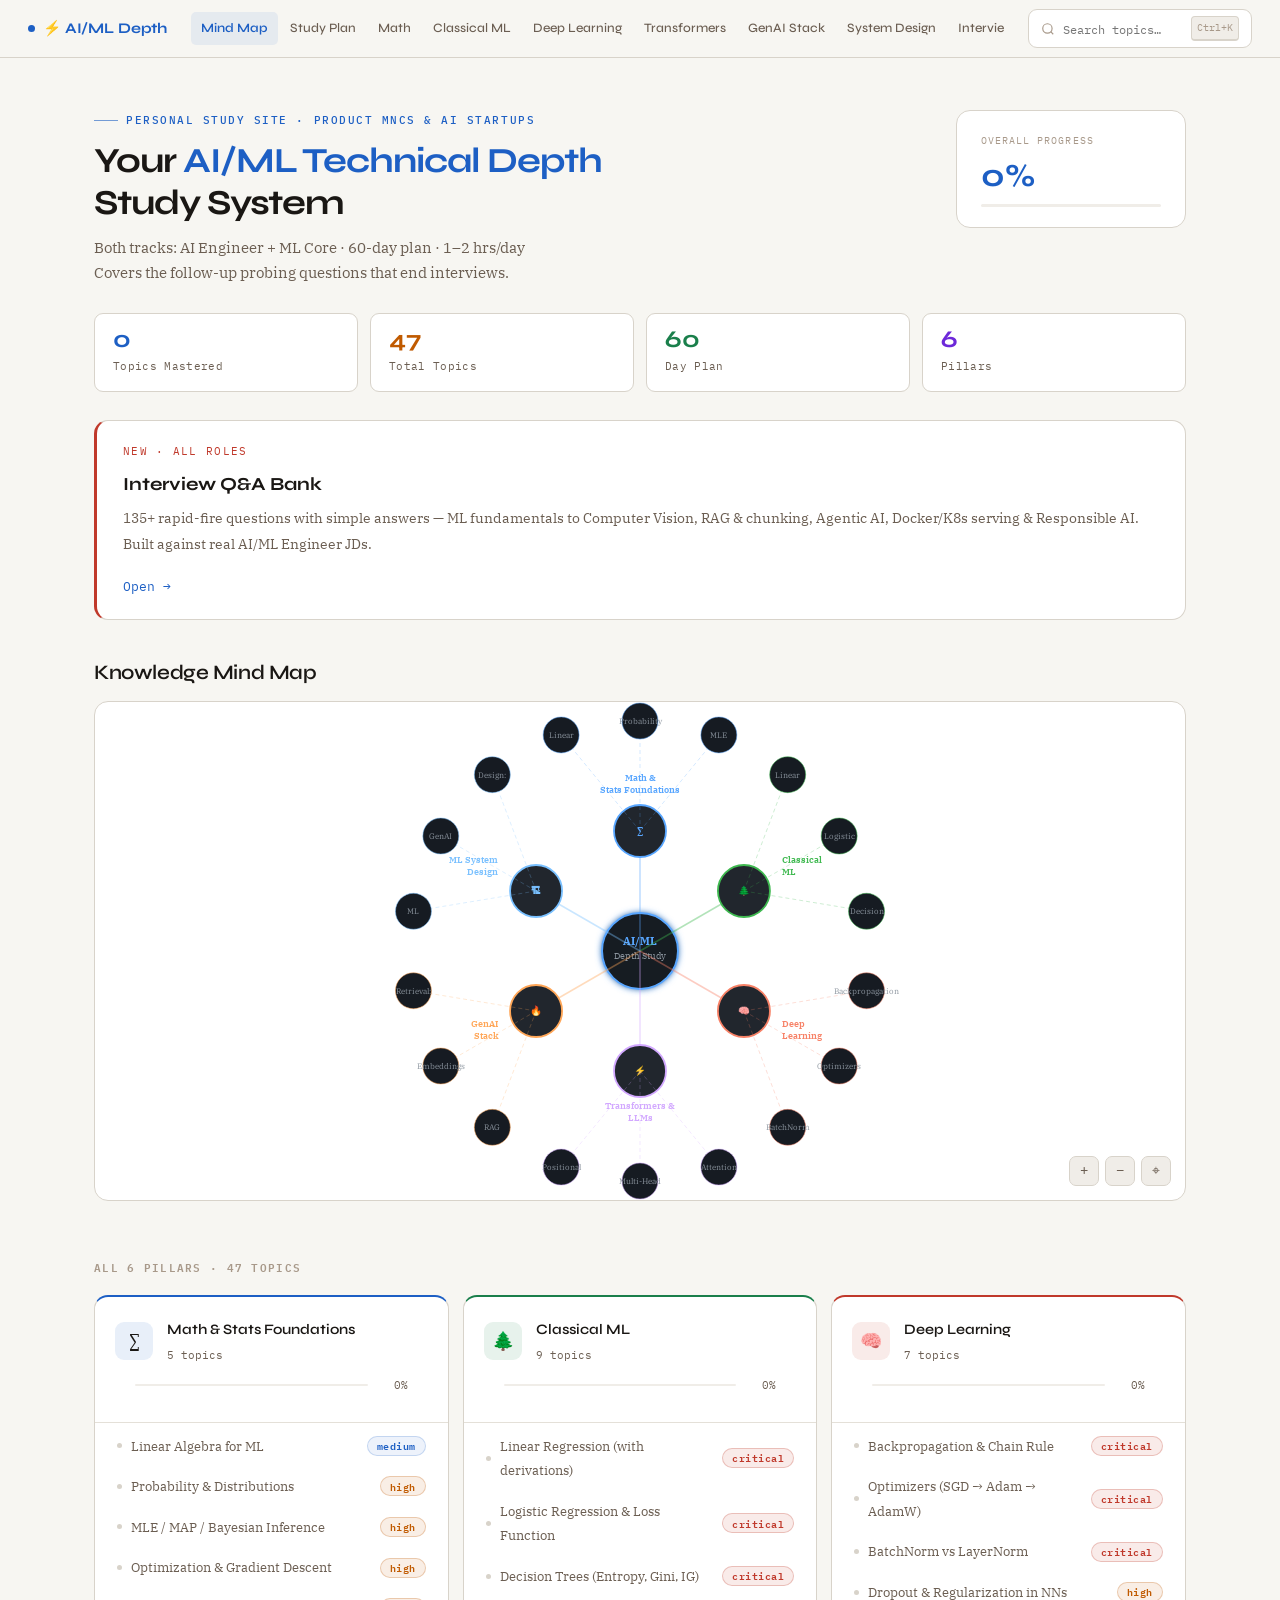
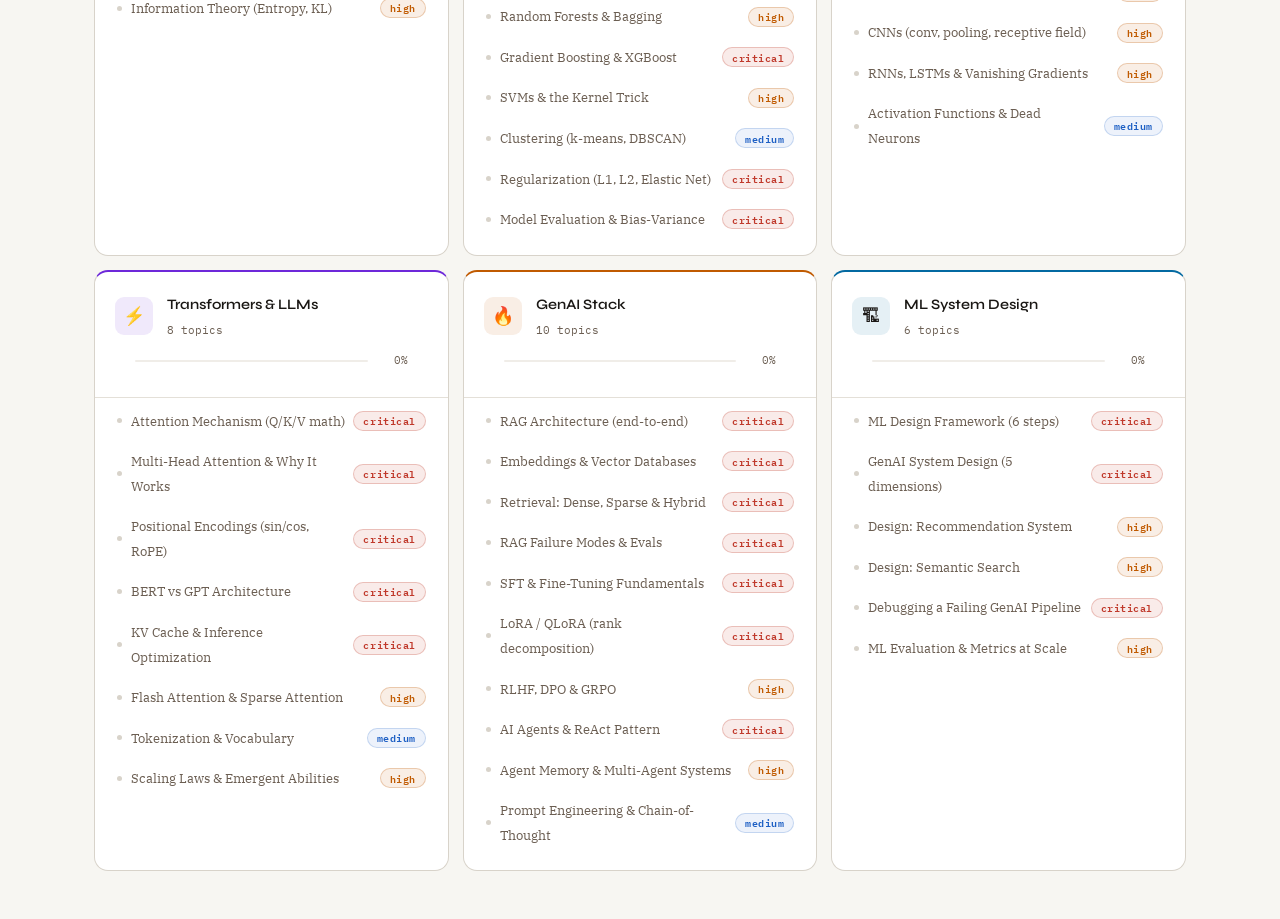
==== commit 768e29a5: "Expand Q&A Bank to 136 questions from JD-based docs review Reviewed all six PDFs in docs/ (4-part pr" ====
--- a/index.html
+++ b/index.html
@@ -327,7 +327,7 @@
           <div>
             <div style="font-family:'IBM Plex Mono',monospace;font-size:0.68rem;letter-spacing:0.12em;text-transform:uppercase;color:var(--accent3);margin-bottom:6px;">New · All Roles</div>
             <div style="font-family:'Syne',sans-serif;font-weight:700;font-size:1.15rem;color:var(--text);">Interview Q&amp;A Bank</div>
-            <div style="font-family:'IBM Plex Serif',serif;font-size:0.88rem;color:var(--text-muted);margin-top:4px;">90+ rapid-fire questions with simple answers — ML fundamentals to RAG, chunking &amp; Agentic AI. For AI Engineer, ML Engineer &amp; Data Science interviews.</div>
+            <div style="font-family:'IBM Plex Serif',serif;font-size:0.88rem;color:var(--text-muted);margin-top:4px;">135+ rapid-fire questions with simple answers — ML fundamentals to Computer Vision, RAG &amp; chunking, Agentic AI, Docker/K8s serving &amp; Responsible AI. Built against real AI/ML Engineer JDs.</div>
           </div>
           <div style="font-family:'IBM Plex Mono',monospace;font-size:0.8rem;color:var(--accent);white-space:nowrap;">Open →</div>
         </div>
@@ -462,11 +462,16 @@
       { id: 'qa-features', title: 'Features & Data Prep Q&A',               hash: '#features' },
       { id: 'qa-stats',    title: 'Statistics for Data Science Q&A',        hash: '#stats' },
       { id: 'qa-dl',       title: 'Deep Learning Q&A',                      hash: '#dl' },
+      { id: 'qa-cv',       title: 'Computer Vision Q&A (YOLO, OCR, mAP)',   hash: '#cv' },
       { id: 'qa-nlp',      title: 'NLP & Transformers Q&A',                 hash: '#nlp' },
       { id: 'qa-llm',      title: 'GenAI & LLMs Q&A',                       hash: '#llm' },
+      { id: 'qa-genmodels',title: 'GANs, VAEs & Diffusion Q&A',             hash: '#genmodels' },
       { id: 'qa-rag',      title: 'RAG & Chunking Q&A (top-K, chunk types)',hash: '#rag' },
       { id: 'qa-agentic',  title: 'Agentic AI Q&A (ReAct, MCP, tools)',     hash: '#agentic' },
+      { id: 'qa-frameworks',title: 'LangChain, LangGraph & Frameworks Q&A', hash: '#frameworks' },
       { id: 'qa-mlops',    title: 'MLOps & Deployment Q&A',                 hash: '#mlops' },
+      { id: 'qa-deploy',   title: 'Serving, Docker, K8s & Cloud Q&A (vLLM)',hash: '#deploy' },
+      { id: 'qa-responsible',title: 'Responsible AI & Governance Q&A',      hash: '#responsible' },
     ];
     QA_SECTIONS.forEach(s => window.TOPICS.push({
       id: s.id, title: s.title, pillar: 'Interview Q&A',
